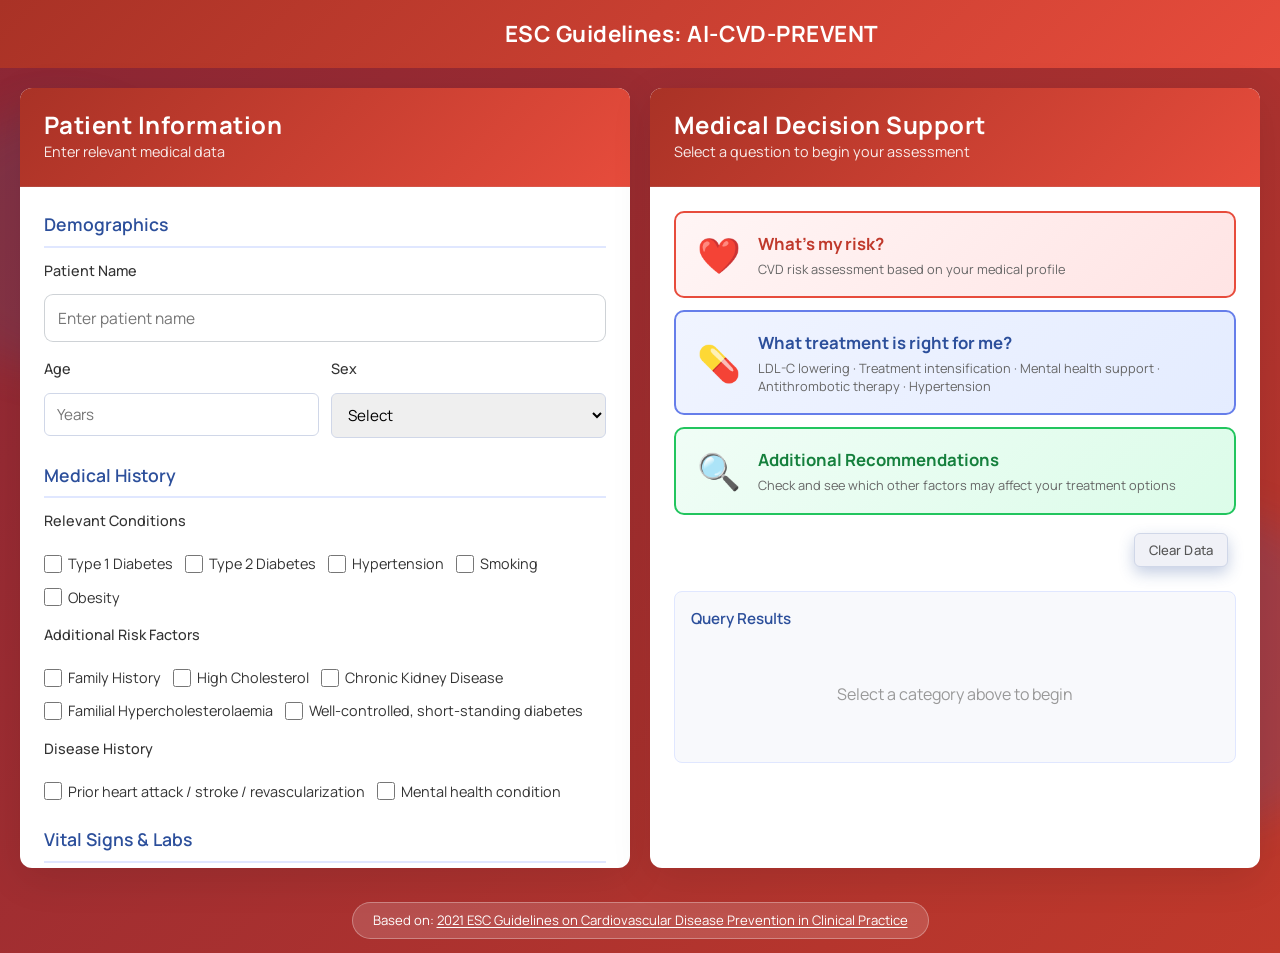
==== Backend/src/main/resources/static/clinical-query.html @ dd20ce03 "Initial commit: COGNICA-ESC-AI-CVD-PREVENT Spring Boot decision support API Includes backend (Java/S" ====
﻿<!DOCTYPE html>
<html lang="en">
<head>
    <meta charset="UTF-8">
    <meta name="viewport" content="width=device-width, initial-scale=1.0">
    <meta http-equiv="Cache-Control" content="no-cache, no-store, must-revalidate">
    <meta http-equiv="Pragma" content="no-cache">
    <meta http-equiv="Expires" content="0">
    <title>Medical Query Assistant</title>
    <link rel="stylesheet" href="style.css">
    <style>
        * {
            margin: 0;
            padding: 0;
            box-sizing: border-box;
        }

        body {
            font-family: "Manrope", "Segoe UI", Tahoma, sans-serif;
            background: linear-gradient(135deg, #8b2635 0%, #c0392b 100%);
            min-height: 100vh;
            padding: 0;
            margin: 0;
        }

        .container {
            max-width: 1600px;
            margin: 0 auto;
            height: calc(100vh - 80px);
            display: grid;
            grid-template-columns: 1fr 1fr;
            gap: 20px;
            padding: 20px;
        }

        .panel {
            background: white;
            border-radius: 12px;
            box-shadow: 0 10px 40px rgba(0, 0, 0, 0.1);
            display: flex;
            flex-direction: column;
            overflow: hidden;
        }

        .panel-header {
            background: linear-gradient(135deg, #a93226 0%, #e74c3c 100%);
            color: white;
            padding: 24px;
            border-bottom: 1px solid rgba(255, 255, 255, 0.1);
        }

        .panel-header h1 {
            font-size: 1.5rem;
            font-weight: 700;
            margin-bottom: 4px;
            color: white;
            white-space: nowrap;
        }

        .panel-header p {
            font-size: 0.9rem;
            opacity: 0.9;
        }

        .panel-content {
            flex: 1;
            overflow-y: auto;
            padding: 24px;
        }

        /* Patient Information Panel */
        .form-section {
            margin-bottom: 24px;
        }

        .form-section-title {
            font-size: 1.1rem;
            font-weight: 600;
            color: #2c4f9b;
            margin-bottom: 12px;
            padding-bottom: 8px;
            border-bottom: 2px solid #e0e7ff;
        }

        .form-group {
            margin-bottom: 16px;
        }

        .form-group label {
            display: block;
            font-size: 0.9rem;
            font-weight: 500;
            color: #333;
            margin-bottom: 6px;
        }

        .form-group input,
        .form-group select,
        .form-group textarea {
            width: 100%;
            padding: 10px 12px;
            border: 1px solid #d0d7e8;
            border-radius: 6px;
            font-family: "Manrope", "Segoe UI", Tahoma, sans-serif;
            font-size: 0.95rem;
            transition: all 0.2s ease;
        }

        .form-group input:focus,
        .form-group select:focus,
        .form-group textarea:focus {
            outline: none;
            border-color: #667eea;
            box-shadow: 0 0 0 3px rgba(102, 126, 234, 0.1);
        }

        .form-row {
            display: grid;
            grid-template-columns: 1fr 1fr;
            gap: 12px;
        }

        .checkbox-group {
            display: flex;
            flex-wrap: wrap;
            gap: 12px;
            margin-top: 8px;
        }

        .checkbox-item {
            display: flex;
            align-items: center;
            gap: 6px;
        }

        .checkbox-item input[type="checkbox"] {
            width: 18px;
            height: 18px;
            cursor: pointer;
        }

        .checkbox-item label {
            margin: 0;
            cursor: pointer;
            font-weight: 400;
        }

        /* Query Panel */
        .dp-selector {
            margin-bottom: 20px;
            padding: 16px;
            background: #f8f9fc;
            border-radius: 8px;
            border: 1px solid #e0e7ff;
        }

        .dp-selector label {
            font-size: 0.9rem;
            font-weight: 600;
            color: #2c4f9b;
            display: block;
            margin-bottom: 8px;
        }

        .dp-selector select {
            width: 100%;
            padding: 10px 12px;
            border: 1px solid #d0d7e8;
            border-radius: 6px;
            font-family: "Manrope", "Segoe UI", Tahoma, sans-serif;
            font-size: 0.95rem;
        }

        .dp-list {
            margin-bottom: 20px;
        }

        .dp-list-title {
            font-size: 1.1rem;
            font-weight: 600;
            color: #2c4f9b;
            margin-bottom: 12px;
            padding-bottom: 8px;
            border-bottom: 2px solid #e0e7ff;
        }

        .dp-item {
            padding: 12px 14px;
            margin-bottom: 8px;
            background: #f8f9fc;
            border-left: 4px solid #667eea;
            border-radius: 6px;
            cursor: pointer;
            transition: all 0.2s ease;
            border: 1px solid #e0e7ff;
        }

        .dp-item:hover {
            background: #eef0fd;
            transform: translateX(4px);
        }

        .dp-item.selected {
            background: #e0e7ff;
            border-left-color: #764ba2;
            font-weight: 600;
        }

        .dp-item-name {
            font-weight: 600;
            color: #2c4f9b;
            font-size: 0.95rem;
        }

        .dp-item-meta {
            font-size: 0.8rem;
            color: #666;
            margin-top: 4px;
        }

        .query-actions {
            display: flex;
            gap: 12px;
            margin-bottom: 20px;
        }

        .query-actions button {
            flex: 1;
            padding: 12px 16px;
            border: none;
            border-radius: 6px;
            font-weight: 600;
            font-size: 0.95rem;
            cursor: pointer;
            transition: all 0.2s ease;
        }

        .btn-primary {
            background: linear-gradient(135deg, #667eea 0%, #764ba2 100%);
            color: white;
        }

        .btn-primary:hover {
            transform: translateY(-2px);
            box-shadow: 0 8px 16px rgba(102, 126, 234, 0.3);
        }

        .btn-primary:active {
            transform: translateY(0);
        }

        .btn-primary:disabled {
            opacity: 0.5;
            cursor: not-allowed;
        }

        .btn-secondary {
            background: #f0f1f7;
            color: #667eea;
            border: 1px solid #d0d7e8;
        }

        .btn-secondary:hover {
            background: #e8eaf5;
        }

        .results-container {
            padding: 16px;
            background: #f8f9fc;
            border-radius: 8px;
            border: 1px solid #e0e7ff;
            overflow-y: auto;
        }

        /* Category cards */
        .category-cards {
            display: flex;
            flex-direction: column;
            gap: 12px;
            margin-bottom: 16px;
        }

        .category-card {
            padding: 18px 20px;
            border-radius: 10px;
            border: 2px solid transparent;
            cursor: pointer;
            transition: all 0.2s ease;
            display: flex;
            align-items: center;
            gap: 16px;
            user-select: none;
        }

        .category-card:hover {
            transform: translateY(-2px);
            box-shadow: 0 6px 18px rgba(0,0,0,0.1);
        }

        .category-card:active { transform: translateY(0); }

        .category-card.loading {
            opacity: 0.65;
            pointer-events: none;
        }

        .cat-risk {
            background: linear-gradient(135deg, #fff5f5 0%, #ffe4e4 100%);
            border-color: #e74c3c;
        }
        .cat-risk:hover { border-color: #c0392b; }

        .cat-treatment {
            background: linear-gradient(135deg, #f0f4ff 0%, #e4ecff 100%);
            border-color: #667eea;
        }
        .cat-treatment:hover { border-color: #4a5fd6; }

        .cat-unique {
            background: linear-gradient(135deg, #f0fdf6 0%, #dcfce9 100%);
            border-color: #22c55e;
        }
        .cat-unique:hover { border-color: #16a34a; }

        .category-card-icon {
            font-size: 2.2rem;
            min-width: 46px;
            text-align: center;
            line-height: 1;
        }

        .category-card-title {
            font-size: 1.05rem;
            font-weight: 700;
            margin-bottom: 4px;
        }

        .cat-risk .category-card-title  { color: #c0392b; }
        .cat-treatment .category-card-title { color: #2c4f9b; }
        .cat-unique .category-card-title  { color: #15803d; }

        .category-card-desc {
            font-size: 0.8rem;
            color: #666;
            line-height: 1.4;
        }

        .utility-bar {
            display: flex;
            gap: 8px;
            margin-bottom: 16px;
            justify-content: flex-end;
        }

        .btn-utility {
            padding: 7px 14px;
            border: 1px solid #d0d7e8;
            border-radius: 6px;
            background: #f0f1f7;
            color: #555;
            font-size: 0.82rem;
            font-weight: 500;
            cursor: pointer;
            transition: all 0.15s ease;
            font-family: inherit;
        }

        .btn-utility:hover { background: #e8eaf5; color: #333; }
        .btn-utility:disabled { opacity: 0.5; cursor: not-allowed; }

        .results-category-label {
            font-size: 0.8rem;
            font-weight: 600;
            text-transform: uppercase;
            letter-spacing: 0.05em;
            color: #888;
            margin-bottom: 12px;
        }

        .results-title {
            font-weight: 600;
            color: #2c4f9b;
            margin-bottom: 12px;
            font-size: 0.95rem;
        }

        .result-item {
            padding: 12px;
            margin-bottom: 8px;
            background: white;
            border-radius: 6px;
            border-left: 3px solid #667eea;
            font-size: 0.9rem;
        }

        .result-query {
            font-weight: 600;
            color: #2c4f9b;
            margin-bottom: 4px;
        }

        .result-answer {
            font-weight: 500;
            color: #333;
            margin-bottom: 4px;
            padding: 8px 12px;
            border-radius: 4px;
            background: #f0f0f0;
        }

        .result-definitive {
            background: #e9e9e9 !important;
            color: #333 !important;
        }

        .result-maybe {
            background: #fff3cd !important;
            color: #856404 !important;
        }

        .result-item--primary {
            padding: 18px;
            border-left-width: 5px;
        }

        .multi-result-list {
            display: flex;
            flex-wrap: wrap;
            gap: 8px;
            margin-top: 10px;
        }

        .multi-result-pill {
            background: #e8f0fe;
            color: #2c4f9b;
            border-radius: 16px;
            padding: 5px 14px;
            font-size: 0.88rem;
            font-weight: 600;
        }

        .multi-result-none {
            color: #888;
            font-style: italic;
            font-size: 0.9rem;
            margin-top: 6px;
        }

        .result-item--primary .result-query {
            font-size: 1rem;
            margin-bottom: 8px;
        }

        .result-item--primary .result-answer {
            font-size: 1.35rem;
            font-weight: 700;
            padding: 12px 16px;
        }

        .dp-item {
            padding: 12px;
            margin-bottom: 8px;
            background: white;
            border-radius: 8px;
            border: 1px solid #e0e7ff;
            cursor: pointer;
            transition: all 0.2s ease;
        }

        .dp-item:hover {
            border-color: #a93226;
            box-shadow: 0 2px 8px rgba(169, 50, 38, 0.1);
        }

        .dp-item.active {
            border-color: #a93226;
            background: #fef2f2;
            box-shadow: 0 2px 8px rgba(169, 50, 38, 0.2);
        }

        .dp-item-name {
            font-weight: 600;
            color: #2c4f9b;
            margin-bottom: 4px;
        }

        .dp-item-meta {
            font-size: 0.85rem;
            color: #666;
        }

        .dp-item-meta div {
            margin-bottom: 2px;
        }
        

        .empty-state {
            text-align: center;
            padding: 40px 20px;
            color: #999;
        }

        .empty-state-icon {
            font-size: 3rem;
            margin-bottom: 12px;
        }

        /* Scrollbar styling */
        ::-webkit-scrollbar {
            width: 8px;
        }

        ::-webkit-scrollbar-track {
            background: #f1f1f1;
        }

        ::-webkit-scrollbar-thumb {
            background: #d0d7e8;
            border-radius: 4px;
        }

        ::-webkit-scrollbar-thumb:hover {
            background: #b0b7c8;
        }

        /* ── Tell-us-more section ── */
        .tell-more { margin-top: 10px; }

        .tell-more-toggle {
            display: flex;
            align-items: center;
            justify-content: space-between;
            width: 100%;
            padding: 7px 12px;
            background: #fffbeb;
            border: 1px solid #f0c040;
            border-radius: 6px;
            color: #856404;
            font-size: 0.82rem;
            font-weight: 600;
            cursor: pointer;
            transition: background 0.15s;
        }
        .tell-more-toggle:hover { background: #fef3c7; }
        .tell-more-toggle.open { border-radius: 6px 6px 0 0; }

        .tell-more-arrow {
            font-size: 0.65rem;
            display: inline-block;
            transition: transform 0.2s;
        }
        .tell-more-toggle.open .tell-more-arrow { transform: rotate(90deg); }

        .tell-more-body {
            padding: 10px 12px;
            background: #fffbeb;
            border: 1px solid #f0c040;
            border-top: none;
            border-radius: 0 0 6px 6px;
        }

        .tell-more-title {
            font-size: 0.82rem;
            font-weight: 600;
            color: #856404;
            margin-bottom: 8px;
        }

        .tell-more-question {
            display: flex;
            align-items: center;
            gap: 8px;
            margin-bottom: 6px;
            font-size: 0.85rem;
        }

        .tell-more-label {
            flex: 1;
            color: #444;
            text-transform: capitalize;
        }

        .tell-more-btns { display: flex; gap: 4px; flex-wrap: wrap; }

        .fact-btn {
            padding: 3px 10px;
            border-radius: 12px;
            border: 1px solid #ccc;
            background: white;
            color: #333;
            font-size: 0.8rem;
            cursor: pointer;
            transition: all 0.15s;
        }
        .fact-btn:hover { filter: brightness(0.93); }

        .fact-btn.active-yes {
            background: #d4edda;
            border-color: #28a745;
            color: #155724;
            font-weight: 600;
        }
        .fact-btn.active-no {
            background: #f8d7da;
            border-color: #dc3545;
            color: #721c24;
            font-weight: 600;
        }
        .fact-btn.active-unknown {
            background: #e9e9e9;
            border-color: #aaa;
            color: #555;
            font-weight: 600;
        }

        .fact-btn-skip { color: #aaa; }

        .fact-btn-link {
            border-color: #667eea;
            color: #2c4f9b;
            font-size: 0.75rem;
            padding: 3px 8px;
        }
        .fact-btn-link:hover { background: #eef0fd; }
        .fact-btn-link:disabled { opacity: 0.7; cursor: not-allowed; }

        .tell-more-rerun {
            margin-top: 10px;
            width: 100%;
            padding: 6px;
            background: #856404;
            color: white;
            border: none;
            border-radius: 6px;
            font-size: 0.85rem;
            font-weight: 600;
            cursor: pointer;
            transition: background 0.15s;
        }
        .tell-more-rerun:hover { background: #6d5103; }
        .tell-more-rerun:disabled { opacity: 0.6; cursor: not-allowed; }

        .error-detail {
            margin-top: 5px;
            padding: 6px 10px;
            background: #fff3cd;
            border-left: 3px solid #f0a500;
            border-radius: 4px;
            font-size: 0.82rem;
            color: #5a4000;
        }
        .unknown-facts-hint {
            margin-top: 4px;
            font-size: 0.8rem;
            color: #777;
        }

        .results-section-label {
            font-size: 0.72rem;
            font-weight: 700;
            text-transform: uppercase;
            letter-spacing: 0.07em;
            color: #aaa;
            margin: 18px 0 10px;
            padding-bottom: 6px;
            border-bottom: 1px solid #e0e7ff;
        }

        .prescreen-panel {
            padding: 18px;
            background: white;
            border-radius: 8px;
            border: 1px solid #e0e7ff;
        }

        .prescreen-title {
            font-size: 0.95rem;
            font-weight: 600;
            color: #2c4f9b;
            margin-bottom: 14px;
        }

        .prescreen-items {
            display: flex;
            flex-direction: column;
            gap: 10px;
            margin-bottom: 18px;
        }

        .prescreen-item {
            display: flex;
            align-items: center;
            gap: 10px;
            cursor: pointer;
            font-size: 0.92rem;
            color: #333;
        }

        .prescreen-item input[type="checkbox"] {
            width: 17px;
            height: 17px;
            cursor: pointer;
            accent-color: #667eea;
        }

        /* ── Solution trace (DP linkage) ── */
        .solution-trace {
            margin-top: 10px;
            padding: 10px 12px;
            background: #f0f4ff;
            border-radius: 6px;
            border: 1px solid #c4cfee;
        }

        .solution-trace-title {
            font-size: 0.78rem;
            font-weight: 700;
            text-transform: uppercase;
            letter-spacing: 0.06em;
            color: #2c4f9b;
            margin-bottom: 8px;
        }

        .trace-step {
            margin-bottom: 4px;
            border-radius: 5px;
            border: 1px solid #d8e0f4;
            background: white;
            overflow: hidden;
        }

        .trace-step-header {
            display: flex;
            align-items: center;
            gap: 8px;
            padding: 7px 10px;
            cursor: pointer;
            user-select: none;
            transition: background 0.15s;
        }

        .trace-step-header:hover { background: #eef1fc; }

        .trace-step-toggle {
            font-size: 0.65rem;
            color: #667eea;
            transition: transform 0.2s;
            min-width: 10px;
        }

        .trace-step.expanded .trace-step-toggle { transform: rotate(90deg); }

        .trace-step-number {
            width: 18px;
            height: 18px;
            border-radius: 50%;
            background: #667eea;
            color: white;
            font-size: 0.68rem;
            font-weight: 700;
            display: flex;
            align-items: center;
            justify-content: center;
            flex-shrink: 0;
        }

        .trace-summary {
            font-size: 0.82rem;
            color: #333;
            flex: 1;
        }

        .trace-summary strong { color: #2c4f9b; }

        .trace-step-content {
            display: none;
            padding: 6px 10px 8px 36px;
            font-size: 0.8rem;
            color: #555;
            border-top: 1px solid #e8ecf8;
            background: #f8f9fe;
        }

        .trace-step.expanded .trace-step-content { display: block; }

        .trace-updated {
            font-size: 0.8rem;
            color: #555;
            margin-top: 4px;
        }

        .result-explanation {
            font-size: 0.85rem;
            color: #444;
            margin-top: 6px;
            line-height: 1.5;
        }

        .result-explanation .factor {
            font-weight: 700;
            color: #2c4f9b;
        }

        @media (max-width: 1024px) {
            .container {
                grid-template-columns: 1fr;
                height: auto;
            }

            .panel {
                min-height: 500px;
            }
        }

        .page-header {
            background: linear-gradient(135deg, #a93226 0%, #e74c3c 100%);
            padding: 22px 40px;
            display: flex;
            justify-content: center;
            align-items: center;
            width: 100%;
            box-sizing: border-box;
        }

        .page-title {
            margin: 0;
            font-size: 1.4rem;
            font-weight: 700;
            letter-spacing: 0.02em;
            color: #ffffff;
            white-space: nowrap;
        }

        .page-footer {
            text-align: center;
            padding: 14px 32px;
            width: 100%;
        }

        .page-footer-box {
            display: inline-block;
            background: rgba(255, 255, 255, 0.15);
            border: 1px solid rgba(255, 255, 255, 0.3);
            border-radius: 20px;
            padding: 8px 20px;
            font-size: 0.82rem;
            color: #fff;
        }

        .page-footer-box a {
            color: #fff;
            text-decoration: underline;
            text-underline-offset: 2px;
        }

        .page-footer-box a:hover {
            opacity: 0.8;
        }
    </style>
</head>
<body>
    <div class="page-header">
        <h1 class="page-title">ESC Guidelines: AI-CVD-PREVENT</h1>
    </div>
    <div class="container">
        <!-- Left Panel: Patient Information -->
        <div class="panel">
            <div class="panel-header">
                <h1>Patient Information</h1>
                <p>Enter relevant medical data</p>
            </div>
            <div class="panel-content">
                <!-- Demographic Section -->
                <div class="form-section">
                    <div class="form-section-title">Demographics</div>
                    
                    <div class="form-group">
                        <label for="patientName">Patient Name</label>
                        <input type="text" id="patientName" placeholder="Enter patient name">
                    </div>

                    <div class="form-row">
                        <div class="form-group">
                            <label for="patientAge">Age</label>
                            <input type="number" id="patientAge" min="0" max="150" placeholder="Years">
                        </div>
                        <div class="form-group">
                            <label for="patientSex">Sex</label>
                            <select id="patientSex">
                                <option value="">Select</option>
                                <option value="male">Male</option>
                                <option value="female">Female</option>
                                <option value="other">Other</option>
                            </select>
                        </div>
                    </div>
                </div>

                <!-- Medical History Section -->
                <div class="form-section">
                    <div class="form-section-title">Medical History</div>

                    <div class="form-group">
                        <label>Relevant Conditions</label>
                        <div class="checkbox-group">
                            <div class="checkbox-item">
                                <input type="checkbox" id="cond-diabetes-t1" value="diabetes_t1">
                                <label for="cond-diabetes-t1">Type 1 Diabetes</label>
                            </div>
                            <div class="checkbox-item">
                                <input type="checkbox" id="cond-diabetes-t2" value="diabetes_t2">
                                <label for="cond-diabetes-t2">Type 2 Diabetes</label>
                            </div>
                            <div class="checkbox-item">
                                <input type="checkbox" id="cond-hypertension" value="hypertension">
                                <label for="cond-hypertension">Hypertension</label>
                            </div>
                            <div class="checkbox-item">
                                <input type="checkbox" id="cond-smoking" value="smoking">
                                <label for="cond-smoking">Smoking</label>
                            </div>
                            <div class="checkbox-item">
                                <input type="checkbox" id="cond-obesity" value="obesity">
                                <label for="cond-obesity">Obesity</label>
                            </div>
                        </div>
                    </div>

                    <div class="form-group">
                        <label>Additional Risk Factors</label>
                        <div class="checkbox-group">
                            <div class="checkbox-item">
                                <input type="checkbox" id="risk-family-history" value="family_history">
                                <label for="risk-family-history">Family History</label>
                            </div>
                            <div class="checkbox-item">
                                <input type="checkbox" id="risk-lipids" value="raised_lipids">
                                <label for="risk-lipids">High Cholesterol</label>
                            </div>
                            <div class="checkbox-item">
                                <input type="checkbox" id="risk-ckd" value="ckd">
                                <label for="risk-ckd">Chronic Kidney Disease</label>
                            </div>
                            <div class="checkbox-item">
                                <input type="checkbox" id="risk-familial-hc" value="familial_hc">
                                <label for="risk-familial-hc">Familial Hypercholesterolaemia</label>
                            </div>
                            <div class="checkbox-item">
                                <input type="checkbox" id="risk-well-controlled-dm" value="well_controlled_dm">
                                <label for="risk-well-controlled-dm">Well-controlled, short-standing diabetes</label>
                            </div>
                        </div>
                    </div>

                    <div class="form-group">
                        <label>Disease History</label>
                        <div class="checkbox-group">
                            <div class="checkbox-item">
                                <input type="checkbox" id="hist-ascvd" value="established_ascvd">
                                <label for="hist-ascvd">Prior heart attack / stroke / revascularization</label>
                            </div>
                            <div class="checkbox-item">
                                <input type="checkbox" id="hist-mental" value="mental_disorder">
                                <label for="hist-mental">Mental health condition</label>
                            </div>
                        </div>
                    </div>
                </div>

                <!-- Vital Signs Section -->
                <div class="form-section">
                    <div class="form-section-title">Vital Signs & Labs</div>

                    <div id="bmi-row" class="form-row">
                        <div class="form-group">
                            <label for="bmi">BMI</label>
                            <input type="number" id="bmi" step="0.1" placeholder="kg/m²">
                        </div>
                    </div>

                    <div id="bp-row">
                        <div id="bp-label" class="form-group" style="margin-bottom:8px;">
                            <label style="color:#2c4f9b;font-size:0.85rem;font-weight:600;" id="bp-section-label">Enter blood pressure to check for hypertension</label>
                        </div>
                        <div class="form-row">
                            <div class="form-group">
                                <label for="bp-systolic">Systolic</label>
                                <input type="number" id="bp-systolic" placeholder="mmHg">
                            </div>
                            <div class="form-group">
                                <label for="bp-diastolic">Diastolic</label>
                                <input type="number" id="bp-diastolic" placeholder="mmHg">
                            </div>
                        </div>
                    </div>
                </div>

                <!-- Clinical Notes Section -->
                <div class="form-section">
                    <div class="form-section-title">Medical Notes</div>

                    <div class="form-group">
                        <label for="clinicalNotes">Additional Information</label>
                        <textarea id="clinicalNotes" placeholder="Use specific medical terms, e.g.: heart failure, HFrEF, CKD, stroke, TIA, atrial fibrillation, ASCVD, coronary stenting, PCI, CABG, ACS, familial hypercholesterolaemia, major depression, peripheral artery disease, target organ damage" rows="4"></textarea>
                    </div>
                </div>
            </div>
        </div>

        <!-- Right Panel: Query Interface -->
        <div class="panel">
            <div class="panel-header">
                <h1>Medical Decision Support</h1>
                <p>Select a question to begin your assessment</p>
            </div>
            <div class="panel-content">
                <!-- Category buttons -->
                <div class="category-cards">
                    <div class="category-card cat-risk" id="catRiskBtn">
                        <div class="category-card-icon">❤️</div>
                        <div>
                            <div class="category-card-title">What's my risk?</div>
                            <div class="category-card-desc">CVD risk assessment based on your medical profile</div>
                        </div>
                    </div>
                    <div class="category-card cat-treatment" id="catTreatmentBtn">
                        <div class="category-card-icon">💊</div>
                        <div>
                            <div class="category-card-title">What treatment is right for me?</div>
                            <div class="category-card-desc">LDL-C lowering · Treatment intensification · Mental health support · Antithrombotic therapy · Hypertension</div>
                        </div>
                    </div>
                    <div class="category-card cat-unique" id="catUniqueBtn">
                        <div class="category-card-icon">🔍</div>
                        <div>
                            <div class="category-card-title">Additional Recommendations</div>
                            <div class="category-card-desc">Check and see which other factors may affect your treatment options</div>
                        </div>
                    </div>
                </div>

                <!-- Utility bar -->
                <div class="utility-bar">
                    <button class="btn-utility" id="clearPatientBtn">Clear Data</button>
                </div>

                <!-- Results Container -->
                <div class="results-container">
                    <div class="results-title" id="resultsTitle">Query Results</div>
                    <div id="resultsContainer">
                        <div class="empty-state">
                            <p>Select a category above to begin</p>
                        </div>
                    </div>
                </div>
            </div>
        </div>
    </div>
    <div class="page-footer">
        <span class="page-footer-box">Based on: <a href="https://www.escardio.org/guidelines/clinical-practice-guidelines/all-esc-practice-guidelines/cvd-prevention-guidelines/" target="_blank">2021 ESC Guidelines on Cardiovascular Disease Prevention in Clinical Practice</a></span>
    </div>

    <script src="app.js"></script>
    <script>
        const apiBase = '/api';
        let allRequests = [];
        let cachedRiskFacts = null; // populated when Risk Level is run; reused by treatment/unique DPs

        // DOM elements
        const catRiskBtnEl       = document.getElementById('catRiskBtn');
        const catTreatmentBtnEl  = document.getElementById('catTreatmentBtn');
        const catUniqueBtnEl     = document.getElementById('catUniqueBtn');
        const clearPatientBtnEl  = document.getElementById('clearPatientBtn');
        const resultsContainerEl = document.getElementById('resultsContainer');
        const resultsTitleEl     = document.getElementById('resultsTitle');

        // Patient form elements
        const patientNameEl = document.getElementById('patientName');
        const patientAgeEl  = document.getElementById('patientAge');
        const patientSexEl  = document.getElementById('patientSex');
        const clinicalNotesEl = document.getElementById('clinicalNotes');
        const conditionCheckboxes = document.querySelectorAll('input[type="checkbox"][id^="cond-"]');

        // ── Category mapping (hardcoded) ─────────────────────────────────────
        const DP_CATEGORY_MAP = {
            'cvd risk assessment':                          'risk',
            'cvd risk estimation method':                   'risk',
            'risk level':                                   'risk',
            'hypertension treatment':                       'treatment',
            'dyslipidaemias in diabetes mellitus':          'treatment',
            'pharmacological ldl-c lowering':               'treatment',
            'ldl-cholesterol treatment intensification':    'treatment',
            'antithrombotic therapy':                       'treatment',
            'mental health support in cvd risk management': 'treatment',
            'diagnosis of hypertension':                    'treatment',
            'lower extremity arterial disease':             'unique',
            'coronary heart disease':                       'unique',
            'diabetes mellitus':                            'unique',
            'diabetes metellus':                            'unique',
            'heart failure':                                'unique',
            'cerebrovascular disease':                      'unique',
        };

        function getDpCategory(name) {
            return DP_CATEGORY_MAP[(name || '').toLowerCase().trim()] || 'unique';
        }

        const CATEGORY_META = {
            risk:      { label: "What's my risk?",                  icon: '❤️' },
            treatment: { label: 'What treatment is right for me?',  icon: '💊' },
            unique:    { label: 'What might make my case unique?',  icon: '🔍' }
        };

        // ── Data loading ─────────────────────────────────────────────────────
        async function loadStoredRequests() {
            try {
                // Always sync from main on load: initializes on first visit,
                // resets all fact values to unknown on every subsequent visit.
                await fetch(`${apiBase}/clinical/import-from-main`, { method: 'POST' });
                const response = await fetch(`${apiBase}/clinical/stored-requests`);
                if (response.ok) {
                    allRequests = await response.json();
                }
            } catch (error) {
                console.error('Error initializing clinical decision problems:', error);
            }
        }

        // ── Category button handlers ─────────────────────────────────────────
        catRiskBtnEl.addEventListener('click',      () => runCategory('risk',      catRiskBtnEl));
        catTreatmentBtnEl.addEventListener('click', () => runCategory('treatment', catTreatmentBtnEl));
        catUniqueBtnEl.addEventListener('click',    () => runCategory('unique',    catUniqueBtnEl));

        async function runCategory(category, buttonEl) {
            const matching = allRequests.filter(r => getDpCategory(r.name) === category);

            const meta = CATEGORY_META[category];
            resultsTitleEl.textContent = meta.icon + ' ' + meta.label;

            if (matching.length === 0) {
                resultsContainerEl.innerHTML = `
                    <div class="empty-state">
                        <p>No decision problems found for this category.<br>
                        The page will auto-import on next reload, or refresh now.</p>
                    </div>`;
                return;
            }

            // "Unique" category: show a pre-screen checkbox list first
            if (category === 'unique') {
                showUniquePrescreen(matching);
                return;
            }

            const patientData = gatherPatientData();

            // For treatment: only show DPs relevant to the patient's conditions
            const toRun = category === 'treatment'
                ? matching.filter(dp => shouldShowTreatmentDp(dp, patientData))
                : matching;

            if (toRun.length === 0) {
                resultsContainerEl.innerHTML = `
                    <div class="empty-state">
                        <p>No specific treatment guidance based on current patient information.<br>
                        Try filling in conditions like Hypertension, Diabetes, or High Cholesterol.</p>
                    </div>`;
                return;
            }

            buttonEl.classList.add('loading');
            resultsContainerEl.innerHTML = toRun.map(dp => {
                const cls = (dp.name || '').toLowerCase().trim() === 'risk level'
                    ? 'result-item result-item--primary' : 'result-item';
                return `<div class="${cls}" id="dp-result-${dp.id}">
                    <div class="result-query">${escapeHtml(dp.name)}</div>
                    <div class="result-answer">⏳ Analyzing…</div>
                </div>`;
            }).join('');

            const settled = await Promise.allSettled(toRun.map(dp => runDp(dp, patientData)));

            // Cache Risk Level result so treatment/unique DPs can resolve CVD risk facts
            if (category === 'risk') {
                const rlIdx = toRun.findIndex(dp => dp.name.toLowerCase().trim() === 'risk level');
                if (rlIdx >= 0 && settled[rlIdx].status === 'fulfilled') {
                    const rlResult = settled[rlIdx].value;
                    if (!rlResult.hasError && rlResult.cognicaPrediction) {
                        cachedRiskFacts = riskPredToFacts(rlResult.cognicaPrediction);
                        try { localStorage.setItem('cognica_risk_facts', JSON.stringify(cachedRiskFacts)); } catch {}
                    }
                }
            }

            resultsContainerEl.innerHTML = '';

            if (category === 'risk') {
                // Show "Risk Level" first, then the rest under a separator
                const riskIdx = toRun.findIndex(dp => dp.name.toLowerCase().trim() === 'risk level');
                if (riskIdx >= 0) {
                    resultsContainerEl.appendChild(buildResultCard(toRun[riskIdx], settled[riskIdx], patientData));
                    const sep = document.createElement('div');
                    sep.className = 'results-section-label';
                    sep.textContent = 'Additional Information';
                    resultsContainerEl.appendChild(sep);
                    settled.forEach((outcome, i) => {
                        if (i !== riskIdx) resultsContainerEl.appendChild(buildResultCard(toRun[i], outcome, patientData));
                    });
                } else {
                    settled.forEach((outcome, i) => resultsContainerEl.appendChild(buildResultCard(toRun[i], outcome, patientData)));
                }
            } else {
                settled.forEach((outcome, i) => resultsContainerEl.appendChild(buildResultCard(toRun[i], outcome, patientData)));
            }

            buttonEl.classList.remove('loading');
            attachTraceHandlers();
            attachTellMoreHandlers();
        }

        // Returns true if a treatment DP is relevant given the patient's current data.
        function shouldShowTreatmentDp(dp, pd) {
            const name = dp.name.toLowerCase().trim();
            const hasHypertension = pd.conditions.includes('hypertension') ||
                (pd.bpSystolic  !== null && pd.bpSystolic  >= 140) ||
                (pd.bpDiastolic !== null && pd.bpDiastolic >= 90);
            const hasDiabetes        = pd.conditions.includes('diabetes_t1') || pd.conditions.includes('diabetes_t2')
                || (pd.notesFlags && (pd.notesFlags.has('diabetes_t2') || pd.notesFlags.has('diabetes_t1') || pd.notesFlags.has('diabetes')));
            const hasHighCholesterol = (pd.riskFactors || []).includes('raised_lipids');
            const hasMental          = (pd.history     || []).includes('mental_disorder');

            const hasASCVD = (pd.history || []).includes('established_ascvd')
                || (pd.notesFlags && pd.notesFlags.has('established_ascvd'));
            if (name === 'antithrombotic therapy')                       return hasASCVD;
            if (name === 'hypertension treatment')                       return hasHypertension;
            if (name === 'diagnosis of hypertension')                    return hasHypertension;
            if (name === 'dyslipidaemias in diabetes mellitus')          return hasDiabetes;
            if (name === 'pharmacological ldl-c lowering')               return false;
            if (name === 'ldl-cholesterol treatment intensification')    return hasHighCholesterol;
            if (name === 'mental health support in cvd risk management') return hasMental;
            return true;
        }

        function showUniquePrescreen(dps) {
            const pd = gatherPatientData();
            const hasDiabetes = pd.conditions.includes('diabetes_t1') || pd.conditions.includes('diabetes_t2')
                || (pd.notesFlags && (pd.notesFlags.has('diabetes_t1') || pd.notesFlags.has('diabetes_t2') || pd.notesFlags.has('diabetes')));

            const items = dps.map(dp => {
                const isDiabetesDp = /^diabetes\s+(mellitus|metellus)$/i.test(dp.name.trim());
                const checked = hasDiabetes && isDiabetesDp ? 'checked' : '';
                return `
                <label class="prescreen-item">
                    <input type="checkbox" class="prescreen-cb" value="${dp.id}" ${checked}>
                    <span>${escapeHtml(dp.name)}</span>
                </label>`;
            }).join('');

            resultsContainerEl.innerHTML = `
                <div class="prescreen-panel">
                    <div class="prescreen-title">Do you have any of the following?</div>
                    <div class="prescreen-items">${items}</div>
                    <button class="btn-primary prescreen-run-btn">Show assessments</button>
                </div>`;

            resultsContainerEl.querySelector('.prescreen-run-btn').addEventListener('click', async function() {
                const selected = Array.from(resultsContainerEl.querySelectorAll('.prescreen-cb:checked'))
                    .map(cb => parseInt(cb.value));
                if (selected.length === 0) return;

                const selectedDps = dps.filter(dp => selected.includes(dp.id));
                this.disabled = true;
                this.textContent = 'Analyzing…';

                const patientData = gatherPatientData();
                const settled = await Promise.allSettled(selectedDps.map(dp => runDp(dp, patientData)));

                resultsContainerEl.innerHTML = '';
                settled.forEach((outcome, i) => resultsContainerEl.appendChild(buildResultCard(selectedDps[i], outcome, patientData)));
                attachTraceHandlers();
                attachTellMoreHandlers();
            });
        }

        async function runSingleDp(dp, patientData, queryOverride) {
            const complementaryOptions = safeParseJson(dp.complementaryOptionsJson, []);
            const policy = dp.policyInCognicaDPCNL || '';
            const query  = queryOverride !== undefined
                ? queryOverride
                : (dp.query || pickByPriority(dp.name, complementaryOptions) || complementaryOptions[0] || '');

            // For each fact in the DP's template, try to evaluate it true/false
            // from the patient form. Facts we can't determine stay unknown.
            const dpFacts = safeParseJson(dp.factsJson, []);
            const facts = dpFacts.length > 0
                ? supplementWithResolvers(evaluateDpFacts(dpFacts, patientData, dp.name), dp.name, patientData)
                : patientDataToFacts(patientData); // fallback for fact-free DPs

            // Trim all fact names — safety net for DB entries with leading/trailing spaces.
            const trimmedFacts = facts.map(f => ({ ...f, fact: (f.fact || '').trim() }));
            const knownFacts = trimmedFacts.filter(f => f.factStatus !== 'unknown');
            console.log(`[DP] "${dp.name}" → sending ${trimmedFacts.length} facts (${knownFacts.length} resolved):`,
                knownFacts.map(f => `${f.fact}=${f.factStatus}`));

            const response = await fetch(`${apiBase}/predict`, {
                method: 'POST',
                headers: { 'Content-Type': 'application/json' },
                body: JSON.stringify({
                    actionType: 'getPrediction',
                    policyInCognicaDPCNL: policy,
                    query: query,
                    complementaryOptions: complementaryOptions,
                    facts: trimmedFacts
                })
            });

            if (!response.ok) {
                const errBody = await response.text().catch(() => '');
                console.error(`[DP] "${dp.name}" HTTP ${response.status}`, errBody);
                console.error(`[DP] "${dp.name}" REQUEST BODY:`, JSON.stringify({
                    actionType: 'getPrediction',
                    policyInCognicaDPCNL: policy,
                    query: query,
                    complementaryOptions: complementaryOptions,
                    facts: trimmedFacts
                }, null, 2));
                throw new Error(`HTTP ${response.status}: ${errBody}`);
            }
            const data = await response.json();
            if (data.hasError) {
                console.warn(`[DP] "${dp.name}" hasError=true, query="${query}", policy snippet="${policy.slice(0,120)}"`);
                console.warn(`[DP] "${dp.name}" full policy:`, policy);
                console.warn(`[DP] "${dp.name}" facts sent:`, JSON.stringify(trimmedFacts));
            }
            return { ...data, evaluatedFacts: trimmedFacts };
        }

        // Runs every complementary option independently and collects all YES results.
        async function runNonComplementaryDp(dp, patientData) {
            const options = safeParseJson(dp.complementaryOptionsJson, []);
            if (options.length === 0) return { isMultiResult: true, yesItems: [] };

            const results = await Promise.allSettled(
                options.map(opt => runSingleDp(dp, patientData, opt))
            );

            const yesItems = [];
            let evaluatedFacts = [];
            results.forEach((outcome, i) => {
                if (outcome.status !== 'fulfilled' || outcome.value.hasError) return;
                if (evaluatedFacts.length === 0 && outcome.value.evaluatedFacts?.length > 0)
                    evaluatedFacts = outcome.value.evaluatedFacts;
                const pred = (outcome.value.cognicaPrediction || '').trim().toUpperCase();
                if (pred.startsWith('YES')) {
                    const key = (options[i] || '').toLowerCase().trim();
                    yesItems.push({
                        key,
                        label:       CONCLUSION_LABELS[key] || options[i].replace(/[-_]/g, ' '),
                        explanation: outcome.value.cognicaSummaryExplanation || '',
                    });
                }
            });

            return { isMultiResult: true, yesItems, evaluatedFacts };
        }

        // For complementary DPs with a priority list, waterfall through options:
        // return the first YES; if none, return the highest-priority MAYBE; if none, the last result.
        // Exploits COGNICA's mutual-exclusivity guarantee — a YES on one option means NO on all others.
        async function runComplementaryDp(dp, patientData) {
            const name     = (dp.name || '').toLowerCase().trim();
            const priority = DP_CONCLUSION_PRIORITY[name];
            const options  = safeParseJson(dp.complementaryOptionsJson, []);
            const normed   = options.map(o => (o || '').toLowerCase().trim().replace(/\s+/g, '_'));

            let firstMaybe = null;
            let lastResult = null;

            for (const query of priority) {
                if (!normed.includes(query)) continue;
                const result = await runSingleDp(dp, patientData, query);
                if (result.hasError) return result;
                lastResult = result;
                const pred = (result.cognicaPrediction || '').trim().toUpperCase();
                if (pred.startsWith('YES'))   return result;
                if (pred.startsWith('MAYBE') && !firstMaybe) firstMaybe = result;
            }

            return firstMaybe || lastResult || runSingleDp(dp, patientData);
        }

        function runDp(dp, patientData) {
            const name = (dp.name || '').toLowerCase().trim();
            if (NON_COMPLEMENTARY_DPS.has(name))   return runNonComplementaryDp(dp, patientData);
            if (DP_CONCLUSION_PRIORITY[name])       return runComplementaryDp(dp, patientData);
            return runSingleDp(dp, patientData);
        }

        function buildResultCard(dp, outcome, patientData) {
            const card = document.createElement('div');
            const isPrimary = (dp.name || '').toLowerCase().trim() === 'risk level';
            card.className = isPrimary ? 'result-item result-item--primary' : 'result-item';
            card.id = `card-${dp.id}`;

            if (outcome.status === 'rejected') {
                card.innerHTML = `
                    <div class="result-query">${escapeHtml(dp.name)}</div>
                    <div class="result-answer">⚠️ Error</div>
                    <div class="result-explanation">${escapeHtml(outcome.reason?.message || 'Unknown error')}</div>`;
                return card;
            }

            const data = outcome.value;

            if (data.isMultiResult) {
                const pills = data.yesItems.length > 0
                    ? data.yesItems.map(it => `
                        <div class="multi-result-list">
                            <span class="multi-result-pill">${escapeHtml(it.label)}</span>
                        </div>
                        ${it.explanation ? `<div class="result-explanation">${formatExplanation(it.explanation)}</div>` : ''}`
                    ).join('')
                    : `<div class="multi-result-none">No specific recommendations based on current patient data.</div>`
                      + buildTellUsMore(dp, data.evaluatedFacts || []);
                const answerLabel = data.yesItems.length > 0 ? 'Recommendations' : 'No Recommendations';
                const answerCls   = data.yesItems.length > 0 ? 'result-definitive' : 'result-maybe';
                card.innerHTML = `
                    <div class="result-query">${escapeHtml(dp.name)}</div>
                    <div class="result-answer ${answerCls}"><strong>${answerLabel}</strong></div>
                    ${pills}`;
                return card;
            }

            if (data.hasError) {
                const evaluatedFacts = data.evaluatedFacts || [];
                const tellMore = buildTellUsMore(dp, evaluatedFacts);
                const errMsg = data.errorMessage
                    ? `<div class="error-detail">${formatExplanation(data.errorMessage)}</div>`
                    : '';
                const unknownCount = evaluatedFacts.filter(f => f.factStatus === 'unknown').length;
                const hint = unknownCount > 0
                    ? `<div class="unknown-facts-hint">${unknownCount} factor${unknownCount > 1 ? 's' : ''} unknown — answer them below to refine the result.</div>`
                    : `<div class="unknown-facts-hint">Try adding more information in the Patient Information panel.</div>`;
                card.innerHTML = `
                    <div class="result-query">${escapeHtml(dp.name)}</div>
                    <div class="result-answer result-maybe">MAYBE</div>
                    ${errMsg}
                    ${hint}
                    ${tellMore}`;
                return card;
            }

            // Normalize prediction: engine may return "MAYBE: Both conclusions..." etc.
            const rawPrediction  = (data.cognicaPrediction || 'UNKNOWN').trim();
            const predUpper      = rawPrediction.toUpperCase();
            const prediction     = predUpper.startsWith('YES')   ? 'YES'
                                 : predUpper.startsWith('NO')    ? 'NO'
                                 : predUpper.startsWith('MAYBE') ? 'MAYBE'
                                 : rawPrediction;
            const explanation    = data.cognicaSummaryExplanation || '';
            const steps          = data.autoResolutionSteps || [];
            const evaluatedFacts = data.evaluatedFacts || [];

            const answerClass = prediction === 'MAYBE' ? 'result-maybe'
                              : prediction !== '' && prediction !== 'UNKNOWN' ? 'result-definitive' : '';

            const tellMore = prediction === 'MAYBE'
                ? buildTellUsMore(dp, evaluatedFacts) : '';

            const concl = extractConclusion(explanation, dp, prediction);
            card.innerHTML = `
                <div class="result-query">${escapeHtml(dp.name)}</div>
                <div class="result-answer ${answerClass}"><strong>${escapeHtml(concl.label)}</strong></div>
                ${explanation ? `<div class="result-explanation">${formatExplanation(explanation)}${concl.priorityNote ? ' ' + escapeHtml(concl.priorityNote) : ''}</div>` : ''}
                ${steps.length > 0 ? buildSolutionTrace(steps) : ''}
                ${tellMore}`;

            return card;
        }

        // Human-readable labels for Cognica conclusion identifiers.
        // Keys are the exact complementaryOptions values lowercased.
        const CONCLUSION_LABELS = {
            // ── Risk Level ───────────────────────────────────────────────────
            'very_high_risk':       'Very High Risk',
            'high_risk':            'High Risk',
            'moderate_risk':        'Moderate Risk',
            'low_to_high_risk':     'Low to High Risk',
            'low_to_very_high_risk':'Low to Very High Risk',
            // ── CVD Risk Assessment ──────────────────────────────────────────
            'perform_systematic_cvd_risk_assessment':        'Perform Systematic CVD Risk Assessment',
            'do_not_perform_systematic_cvd_risk_assessment': 'No CVD Risk Assessment Needed',
            // ── CVD Risk Estimation Method ───────────────────────────────────
            'use_score2':                  'Use SCORE2',
            'use_score2_op':               'Use SCORE2-OP',
            'no_risk_estimation_required': 'No Risk Estimation Required',
            // ── Dyslipidaemias in diabetes mellitus ──────────────────────────
            'ldl_reduction_gte_50_percent_and_ldl_goal_gt_1_4_mmol_l': 'LDL ≥50% reduction + target <1.4 mmol/L',
            'ldl_reduction_gte_50_percent_and_ldl_goal_gt_1_8_mmol_l': 'LDL ≥50% reduction + target <1.8 mmol/L',
            // legacy keys kept for backward compatibility
            'ldl_target_very_high_risk': 'LDL ≥50% reduction + target <1.4 mmol/L',
            'ldl_target_high_risk':      'LDL ≥50% reduction + target <1.8 mmol/L',
            // ── LDL-Cholesterol Treatment Intensification ────────────────────
            'use_stepwise_ldl_treatment': 'Use Stepwise LDL Treatment',
            'no_stepwise_ldl_treatment':  'No Stepwise LDL Treatment',
            // ── Pharmacological LDL-C Lowering ───────────────────────────────
            'prescribe_high_intensity_statin': 'High-Intensity Statin',
            'prescribe_low_intensity_statin':  'Low-Intensity Statin',
            'do_not_prescribe_statin':         'No Statin Indicated',
            'add_ezetimibe':                   'Add Ezetimibe',
            'add_pcsk9_inhibitor':             'Add PCSK9 Inhibitor',
            // ── Antithrombotic Therapy ───────────────────────────────────────
            'aspirin':                  'Aspirin',
            'clopidogrel':              'Clopidogrel',
            'proton_pump_inhibitor':    'Proton Pump Inhibitor',
            // ── Cerebrovascular Disease ──────────────────────────────────────
            'lifestyle_improvement':                  'Lifestyle Improvement',
            'appropriate_pharmacological_management': 'Appropriate Pharmacological Management',
            'antiplatelet_therapy':                   'Antiplatelet Therapy',
            'anticoagulant_therapy':                  'Anticoagulant Therapy',
            'dipyridamole':                           'Dipyridamole',
            'bp_lowering':                            'BP Lowering',
            // ── Coronary Heart Disease ───────────────────────────────────────
            'p2y12_inhibitor':      'P2Y12 Inhibitor',
            'ace_inhibitor_or_arb': 'ACE Inhibitor / ARB',
            'beta_blocker':         'Beta Blocker',
            // ── Heart Failure ────────────────────────────────────────────────
            'comprehensive_cardiac_rehabilitation_programme': 'Comprehensive Cardiac Rehabilitation',
            'exercise_based_cardiac_rehabilitation':          'Exercise-Based Cardiac Rehabilitation',
            'screen_for_comorbidities':                       'Screen for Comorbidities',
            'ace_inhibitor':                        'ACE Inhibitor',
            'mineralocorticoid_receptor_antagonist':'Mineralocorticoid Receptor Antagonist',
            'sacubitril_valsartan':                 'Sacubitril/Valsartan',
            'angiotensin_receptor_blocker':         'Angiotensin Receptor Blocker',
            'dapagliflozin':                        'Dapagliflozin',
            'empagliflozin':                        'Empagliflozin',
            'diuretics':                            'Diuretics',
            // ── Hypertension Treatment ───────────────────────────────────────
            'perform_repeated_office_bp_measurements': 'Repeated Office BP Measurements',
            'perform_abpm_or_hbpm':                    'ABPM or HBPM',
            'measure_serum_creatinine':                'Measure Serum Creatinine',
            'measure_egfr':                            'Measure eGFR',
            'measure_electrolytes':                    'Measure Electrolytes',
            'measure_acr':                             'Measure ACR',
            'perform_12_lead_ecg':                     '12-Lead ECG',
            'perform_echocardiography':                'Echocardiography',
            'perform_fundoscopy_or_retinal_imaging':   'Fundoscopy / Retinal Imaging',
            'initiate_drug_treatment':                 'Initiate Drug Treatment',
            'lifestyle_interventions':                 'Lifestyle Interventions',
            'initiate_two_drug_combination':           'Two-Drug Combination',
            'ras_blocker_plus_ccb':                    'RAS Blocker + CCB',
            'ras_blocker_plus_diuretic':               'RAS Blocker + Diuretic',
            'increase_to_three_drug_combination':      'Three-Drug Combination',
            'add_spironolactone':                      'Add Spironolactone',
            'add_alternative_fourth_line_agent':       'Fourth-Line Agent',
            // ── Lower Extremity Arterial Disease ─────────────────────────────
            'smoking_cessation':                    'Smoking Cessation',
            'healthy_diet':                         'Healthy Diet',
            'physical_activity':                    'Physical Activity',
            'healthy_diet_and_physical_activity':   'Healthy Diet & Physical Activity',
            'non-supervised_exercise_training':     'Non-Supervised Exercise Training',
            'non_supervised_exercise_training':     'Non-Supervised Exercise Training',
            'supervised_exercise_training':         'Supervised Exercise Training',
            'strict_glycaemic_control':             'Strict Glycaemic Control',
            'control_bp':                           'Control BP',
            'control_bp_lead':                      'Control BP',
            // ── Mental Health Support ────────────────────────────────────────
            'provide_intensified_support':             'Provide Intensified Support',
            'provide_evidence_based_mental_healthcare':'Provide Evidence-Based Mental Healthcare',
            'use_ssri_snri_tca':                       'SSRI / SNRI / TCA',
            // ── Diabetes Mellitus ────────────────────────────────────────────
            'low_saturated_fat_high_fibre_diet': 'Low Saturated Fat / High Fibre Diet',
            'aerobic_physical_activity':         'Aerobic Physical Activity',
            'strength_training':                 'Strength Training',
            'reduction_in_energy_intake':        'Reduction in Energy Intake',
            'hba1c_target_lt_7_percent':         'HbA1c Target <7%',
            'hba1c_target_<7_percent':           'HbA1c Target <7%',
            'metformin_first_line_therapy':      'Metformin First-Line Therapy',
            'glp1_receptor_agonist':             'GLP-1 Receptor Agonist',
            'sglt2_inhibitor':                   'SGLT2 Inhibitor',
        };

        // When Cognica returns MAYBE (two conclusions equally supported), pick the higher-priority one.
        // Also used to select the initial query for multi-option DPs.
        // Keys must match dp.name lowercased; values are ordered highest → lowest priority.
        const DP_CONCLUSION_PRIORITY = {
            'risk level': [
                'very_high_risk',
                'high_risk',
                'moderate_risk',
                'low_to_high_risk',
                'low_to_very_high_risk',
            ],
            // cvd risk estimation method: resolved by given-fact detection, not priority
            'dyslipidaemias in diabetes mellitus': [
                'ldl_reduction_gte_50_percent_and_ldl_goal_gt_1_4_mmol_l',
                'ldl_reduction_gte_50_percent_and_ldl_goal_gt_1_8_mmol_l',
            ],
            'pharmacological ldl-c lowering': [
                'prescribe_high_intensity_statin',
                'prescribe_low_intensity_statin',
                'do_not_prescribe_statin',
            ],
            'lower extremity arterial disease': [
                'healthy_diet_and_physical_activity',
                'antiplatelet_therapy',
                'smoking_cessation',
                'supervised_exercise_training',
                'non-supervised_exercise_training',
                'control_bp',
                'strict_glycaemic_control',
            ],
        };

        // DPs where ALL options are independent recommendations (run every option, show all YES results).
        const NON_COMPLEMENTARY_DPS = new Set([
            'lower extremity arterial disease',
            'heart failure',
            'mental health support in cvd risk management',
            'coronary heart disease',
            'antithrombotic therapy',
            'cerebrovascular disease',
            'diabetes metellus',
            'diabetes mellitus',
            'hypertension treatment',
        ]);

        function pickByPriority(dpName, candidates) {
            const priority = DP_CONCLUSION_PRIORITY[(dpName || '').toLowerCase().trim()];
            if (!priority) return null;
            const normed = (candidates || []).map(c => (c || '').toLowerCase().trim().replace(/\s+/g, '_'));
            for (const p of priority) {
                if (normed.includes(p)) return p;
            }
            return null;
        }

        // Fact names that represent the same concept — keep only the first seen per group.
        const FACT_ALIAS_GROUPS = [
            ['type_1_diabetes_mellitus', 'type 1 dm', 'type_1_dm'],
            ['type_2_diabetes_mellitus', 'type 2 dm', 'type_2_dm'],
        ];

        function canonicalFactName(name) {
            const n = (name || '').toLowerCase().trim().replace(/_/g, ' ');
            for (const group of FACT_ALIAS_GROUPS) {
                if (group.some(a => a.replace(/_/g, ' ') === n)) return group[0].replace(/_/g, ' ');
            }
            return n;
        }

        // Shows only unknown facts (true = already known, false = not relevant to ask about).
        // Deduplicates aliased fact names (e.g. "type 1 DM" and "type_1_diabetes_mellitus").
        function buildTellUsMore(dp, evaluatedFacts) {
            const seen = new Set();
            const display = (evaluatedFacts || []).filter(f => {
                if (f.factStatus !== 'unknown') return false;
                const canon = canonicalFactName(f.fact);
                if (seen.has(canon)) return false;
                seen.add(canon);
                return true;
            });
            if (display.length === 0) return '';

            const questions = display.map(f => {
                const linked = findLinkedDp(f.fact, dp.name);
                const linkedBtn = linked
                    ? `<button class="fact-btn fact-btn-link" data-linked-dp-id="${linked.dp.id}" data-query-fact="${escapeHtml(f.fact)}">${linked.label} ↗</button>`
                    : '';
                return `
                    <div class="tell-more-question" data-fact="${escapeHtml(f.fact)}">
                        <span class="tell-more-label">${escapeHtml(f.fact.replace(/_/g, ' '))}</span>
                        <div class="tell-more-btns">
                            ${linkedBtn}
                            <button class="fact-btn" data-value="true">Yes</button>
                            <button class="fact-btn" data-value="false">No</button>
                            <button class="fact-btn fact-btn-skip" data-value="unknown" title="Keep unknown">?</button>
                        </div>
                    </div>`;
            }).join('');

            return `
                <div class="tell-more">
                    <button class="tell-more-toggle">
                        Tell us more so we can refine the answer further
                        <span class="tell-more-arrow">▶</span>
                    </button>
                    <div class="tell-more-body" hidden>
                        <div class="tell-more-title">Which of these apply to this patient?</div>
                        ${questions}
                        <button class="tell-more-rerun" data-dp-id="${dp.id}">Update answer</button>
                    </div>
                </div>`;
        }

        // ── Patient data persistence (localStorage) ──────────────────────────
        const PATIENT_STORAGE_KEY = 'cognica_patient_data';

        function savePatientToStorage() {
            const data = {
                name:        patientNameEl.value,
                age:         patientAgeEl.value,
                sex:         patientSexEl.value,
                notes:       clinicalNotesEl.value,
                bmi:         document.getElementById('bmi').value,
                bpSys:       document.getElementById('bp-systolic').value,
                bpDia:       document.getElementById('bp-diastolic').value,
                conditions:  Array.from(conditionCheckboxes)
                                 .filter(cb => cb.checked).map(cb => cb.value),
                riskFactors: Array.from(document.querySelectorAll('input[type="checkbox"][id^="risk-"]'))
                                 .filter(cb => cb.checked).map(cb => cb.value),
                history:     Array.from(document.querySelectorAll('input[type="checkbox"][id^="hist-"]'))
                                 .filter(cb => cb.checked).map(cb => cb.value),
            };
            try { localStorage.setItem(PATIENT_STORAGE_KEY, JSON.stringify(data)); } catch {}
        }

        function restorePatientFromStorage() {
            try {
                const savedRisk = localStorage.getItem('cognica_risk_facts');
                if (savedRisk) cachedRiskFacts = JSON.parse(savedRisk);
            } catch {}
            try {
                const raw = localStorage.getItem(PATIENT_STORAGE_KEY);
                if (!raw) return;
                const data = JSON.parse(raw);
                patientNameEl.value   = data.name  || '';
                patientAgeEl.value    = data.age   || '';
                patientSexEl.value    = data.sex   || '';
                clinicalNotesEl.value = data.notes || '';
                document.getElementById('bmi').value          = data.bmi   || '';
                document.getElementById('bp-systolic').value  = data.bpSys || '';
                document.getElementById('bp-diastolic').value = data.bpDia || '';
                conditionCheckboxes.forEach(cb => {
                    cb.checked = (data.conditions  || []).includes(cb.value);
                });
                document.querySelectorAll('input[type="checkbox"][id^="risk-"]').forEach(cb => {
                    cb.checked = (data.riskFactors || []).includes(cb.value);
                });
                document.querySelectorAll('input[type="checkbox"][id^="hist-"]').forEach(cb => {
                    cb.checked = (data.history     || []).includes(cb.value);
                });
                syncBmiRow();
                syncBpLabel();
            } catch {}
        }

        // ── Utility button handlers ──────────────────────────────────────────
        clearPatientBtnEl.addEventListener('click', () => {
            patientNameEl.value = '';
            patientAgeEl.value  = '';
            patientSexEl.value  = '';
            clinicalNotesEl.value = '';
            conditionCheckboxes.forEach(cb => { cb.checked = false; });
            document.querySelectorAll('input[type="checkbox"][id^="risk-"]').forEach(cb => { cb.checked = false; });
            document.querySelectorAll('input[type="checkbox"][id^="hist-"]').forEach(cb => { cb.checked = false; });
            ['bmi','bp-systolic','bp-diastolic'].forEach(id => {
                const el = document.getElementById(id);
                if (el) el.value = '';
            });
            try { localStorage.removeItem(PATIENT_STORAGE_KEY); } catch {}
            try { localStorage.removeItem('cognica_risk_facts'); } catch {}
            cachedRiskFacts = null;
            resultsTitleEl.textContent = 'Query Results';
            resultsContainerEl.innerHTML = `<div class="empty-state"><p>Select a category above to begin</p></div>`;
            syncBmiRow();
            syncBpLabel();
        });

        // ── Notes keyword scanner ────────────────────────────────────────────
        // Returns a Set of detected medical flags. Only adds positives;
        // missing keyword ≠ absent condition, so callers return null (unknown),
        // not false, when a flag is absent.
        function parseNotesFlags(notes) {
            const flags = new Set();
            const t = (notes || '').toLowerCase();

            if (/heart\s+failure/.test(t))                                    flags.add('heart_failure');
            if (/hfref/.test(t))                                              flags.add('symptomatic_hfref');
            if (/myocardial\s+infarct|heart\s+attack/.test(t))               flags.add('previous_myocardial_infarction');
            if (/\bstroke\b/.test(t))                                         flags.add('stroke');
            if (/\btia\b|transient\s+isch/.test(t))                          flags.add('tia');
            if (/chronic\s+kidney\s+disease|\bckd\b/.test(t))                flags.add('ckd');
            if (/peripheral\s+artery\s+disease|\bpad\b|\bclaudicat/.test(t)) flags.add('lead');
            if (/atrial\s+fibril/.test(t))                                    flags.add('atrial_fibrillation');
            if (/major\s+depression/.test(t))                                 flags.add('major_depression');
            if (/coronary\s+stent|\bpci\b|\bcabg\b|bypass\s+graft/.test(t)) flags.add('coronary_stenting');
            if (/acute\s+coronary|\bacs\b/.test(t))                          flags.add('acute_coronary_syndrome');
            if (/chronic\s+coronary/.test(t))                                 flags.add('chronic_coronary_syndrome');
            if (/familial\s+hyperchol/.test(t))                               flags.add('familial_hypercholesterolaemia');
            if (/\bascvd\b/.test(t))                                          flags.add('established_ascvd');
            if (/severe\s+(?:target\s+organ\s+damage|tod)/.test(t))          flags.add('severe_tod');
            if (/target\s+organ\s+damage|\btod\b/.test(t))                   flags.add('tod');
            if (/markedly\s+elevated\s+cholesterol|high\s+cholesterol|elevated\s+cholesterol|hypercholesterol/.test(t))
                                                                              flags.add('markedly_elevated_cholesterol');
            if (/\btype\s*2\s*(diabetes|dm)\b|\bt2\s*dm\b|\bt2dm\b/.test(t)) flags.add('diabetes_t2');
            if (/\btype\s*1\s*(diabetes|dm)\b|\bt1\s*dm\b|\bt1dm\b/.test(t)) flags.add('diabetes_t1');
            if (/\bdiabetes(?:\s+mellitus)?\b/.test(t))                       flags.add('diabetes');

            // CKD severity
            if (/severe\s+ckd|stage\s*[45]\s*ckd|ckd\s+(?:stage\s+)?[45]/.test(t)) flags.add('severe_ckd');
            else if (/moderate\s+ckd|stage\s*[23]\s*ckd|ckd\s+(?:stage\s+)?[23]/.test(t)) flags.add('moderate_ckd');

            // Vascular history details
            if (/claudicat/.test(t))                                                flags.add('intermittent_claudication');
            if (/cardioembolic\s+stroke|embolic\s+stroke/.test(t))                 flags.add('cardioembolic_stroke');
            if (/cardioembolic\s+tia|embolic\s+tia/.test(t))                       flags.add('cardioembolic_tia');
            if (/non[- ]cardioembolic\s+(?:ischaemic\s+)?stroke/.test(t))          flags.add('non_cardioembolic_ischaemic_stroke');
            if (/non[- ]cardioembolic\s+tia/.test(t))                              flags.add('non_cardioembolic_tia');
            if (/coronary\s+(?:artery\s+)?revasculari/.test(t))                    flags.add('coronary_revascularization');

            // Cardiac function
            if (/lv\s+dysfunction|left\s+ventricular\s+dysfunction|lvsd/.test(t))  flags.add('lv_dysfunction');
            if (/systolic\s+(?:heart\s+failure|hf)\b/.test(t))                     flags.add('systolic_heart_failure');
            if (/\blvef\s*<?=?\s*40|ejection\s+fraction\s*<?=?\s*40|ef\s*<?=?\s*40/.test(t)) flags.add('lvef_lt40_percent');

            // Bleeding risk
            if (/excessive\s+bleed|major\s+bleed(?!.*life)/.test(t))               flags.add('excessive_bleeding_risk');
            if (/life[\s-]threatening\s+bleed/.test(t))                             flags.add('life_threatening_bleeding');
            if (/gi\s+bleed|gastrointestinal\s+bleed/.test(t))                     flags.add('high_gastrointestinal_bleeding_risk');

            // Current medications / therapy
            if (/\baspirin\s+intoleran/.test(t))                                    flags.add('aspirin_intolerance');
            if (/\bantiplatelet/.test(t))                                            flags.add('antiplatelet_therapy');
            if (/\bace\s+inhibitor|\bacei\b/.test(t))                               flags.add('ace_inhibitor');
            if (/\barb\b|angiotensin\s+receptor\s+blocker/.test(t))                flags.add('arb');
            if (/statin.*max(?:imum)?\s+tolerat|max(?:imum)?\s+tolerat.*statin/.test(t)) flags.add('statin_max_tolerated');
            if (/\bezetimibe/.test(t))                                               flags.add('ezetimibe_used');

            // LDL / lipid targets
            if (/ldl[- ]c?\s+(?:target|goal).*not\s+(?:achiev|met)|not\s+(?:achiev|met).*ldl/.test(t)) flags.add('ldl_goal_not_achieved');
            if (/hypertriglycerid/.test(t))                                         flags.add('hypertriglyceridaemia');

            // Pregnancy / contraception
            if (/pregnan/.test(t))                                                  flags.add('considering_pregnancy');
            if (/contraception/.test(t))                                            flags.add('adequate_contraception');

            // Renal specifics
            if (/\bdialysis/.test(t))                                               flags.add('dialysis_dependent_ckd');
            if (/adequate\s+renal|normal\s+renal\s+function/.test(t))              flags.add('adequate_renal_function');
            if (/significant\s+renal\s+impairment/.test(t))                        flags.add('significant_renal_impairment');
            if (/drug\s+interaction/.test(t))                                       flags.add('potential_drug_interactions');

            // Hypertension specifics
            if (/ecg\s+abnormal|abnormal\s+ecg|ecg\s+change/.test(t))             flags.add('ecg_abnormalities');
            if (/hmod|hypertension[- ]mediated\s+organ/.test(t))                   flags.add('hmod');
            if (/uncontrolled.*(?:two|2|dual)[- ]drug|(?:two|2|dual)[- ]drug.*uncontrolled/.test(t)) flags.add('bp_uncontrolled_two_drugs');
            if (/uncontrolled.*(?:three|3|triple)[- ]drug|(?:three|3|triple)[- ]drug.*uncontrolled/.test(t)) flags.add('bp_uncontrolled_three_drugs');
            if (/\bfrail/.test(t))                                                  flags.add('frail');

            // Genetics / risk modifiers
            if (/genetic.*blood\s+pressure|hereditary.*hyperten|monogenic.*hyperten/.test(t)) flags.add('genetic_bp_disorder');
            if (/additional.*(?:ascvd|cvd)\s+risk\s+factor/.test(t))               flags.add('additional_ascvd_risk_factors');

            return flags;
        }

        // ── Patient data helpers ─────────────────────────────────────────────
        function gatherPatientData() {
            const conditions = [];
            conditionCheckboxes.forEach(cb => { if (cb.checked) conditions.push(cb.value); });

            const riskFactors = [];
            document.querySelectorAll('input[type="checkbox"][id^="risk-"]').forEach(cb => {
                if (cb.checked) riskFactors.push(cb.value);
            });

            const history = [];
            document.querySelectorAll('input[type="checkbox"][id^="hist-"]').forEach(cb => {
                if (cb.checked) history.push(cb.value);
            });

            const notes = clinicalNotesEl.value;
            return {
                name:        patientNameEl.value,
                age:         patientAgeEl.value   ? parseInt(patientAgeEl.value)    : null,
                sex:         patientSexEl.value,
                conditions:  conditions,
                riskFactors: riskFactors,
                history:     history,
                notes:       notes,
                notesFlags:  parseNotesFlags(notes),
                bmi:         document.getElementById('bmi').value         ? parseFloat(document.getElementById('bmi').value)         : null,
                bpSystolic:  document.getElementById('bp-systolic').value  ? parseInt(document.getElementById('bp-systolic').value)  : null,
                bpDiastolic: document.getElementById('bp-diastolic').value ? parseInt(document.getElementById('bp-diastolic').value) : null,
                derivedFacts: cachedRiskFacts || undefined
            };
        }

        // ── DP-linkage: facts that can be auto-answered by running another DP ──
        // Exact fact name (lowercase) → which DP can answer it.
        // Keys must match the trimmed, lowercased fact names from the DB exactly.
        const FACT_DP_LINKER = {
            // Heart Failure DP
            'heart_failure':          { dpName: 'heart failure',             label: 'Check Heart Failure' },
            'lv_dysfunction':         { dpName: 'heart failure',             label: 'Check Heart Failure' },
            'systolic_heart_failure': { dpName: 'heart failure',             label: 'Check Heart Failure' },
            'hfref':                  { dpName: 'heart failure',             label: 'Check Heart Failure' },
            // Diagnosis of Hypertension DP
            'hypertension':           { dpName: 'diagnosis of hypertension', label: 'Check BP Diagnosis' },
            'arterial_hypertension':  { dpName: 'diagnosis of hypertension', label: 'Check BP Diagnosis' },
            'bp≥140/90':              { dpName: 'diagnosis of hypertension', label: 'Check BP Diagnosis' },
            // Diabetes Mellitus DP
            'diabetes_mellitus':      { dpName: 'diabetes mellitus',         label: 'Check Diabetes' },
            // Risk Level DP
            'very_high_risk':         { dpName: 'risk level',                label: 'Check Risk Level' },
            'high_risk':              { dpName: 'risk level',                label: 'Check Risk Level' },
            'very_high_cvd_risk':     { dpName: 'risk level',                label: 'Check Risk Level' },
            'high_cvd_risk':          { dpName: 'risk level',                label: 'Check Risk Level' },
            'low_cvd_risk':           { dpName: 'risk level',                label: 'Check Risk Level' },
            'low/med_cvd_risk':       { dpName: 'risk level',                label: 'Check Risk Level' },
        };

        // Parent DP name → explicit list of linked dpNames that are allowed to show buttons.
        // If a parent is not listed here, all links from FACT_DP_LINKER are allowed.
        const DP_LINK_WHITELIST = {
            'coronary heart disease': ['heart failure'],
        };

        function findLinkedDp(factName, parentDpName) {
            const key       = (factName    || '').toLowerCase().trim().replace(/\s+/g, '_');
            const parentKey = (parentDpName|| '').toLowerCase().trim();
            const rule = FACT_DP_LINKER[key];
            if (!rule) return null;
            if (rule.dpName === parentKey) return null;
            const allowed = DP_LINK_WHITELIST[parentKey];
            if (allowed !== undefined && !allowed.includes(rule.dpName)) return null;
            const dp = allRequests.find(r => r.name.toLowerCase() === rule.dpName);
            return dp ? { dp, label: rule.label } : null;
        }

        // ── Explicit DP → fact → evaluator lookup table ──────────────────────
        // Keys are lowercase-trimmed. Add new DPs/facts here as they are specified.
        // Evaluators return true, false, or null (= not enough data).
        const DP_FACT_RESOLVERS = (() => {
            // ── Shared helpers ───────────────────────────────────────────────
            const age = pd => pd.age;
            const sex = pd => pd.sex;

            // Returns true if notes mention this flag; null if not (absence ≠ false)
            const fromNotes = key => pd => (pd.notesFlags && pd.notesFlags.has(key)) ? true : null;

            const hasT1Diabetes   = pd => pd.conditions.includes('diabetes_t1') || fromNotes('diabetes_t1')(pd) === true;
            const hasT2Diabetes   = pd => pd.conditions.includes('diabetes_t2') || fromNotes('diabetes_t2')(pd) === true;
            const hasDiabetes     = pd => hasT1Diabetes(pd) || hasT2Diabetes(pd) || fromNotes('diabetes')(pd) === true;
            const hasSmoking      = pd => pd.conditions.includes('smoking');
            const hasObesity      = pd => pd.conditions.includes('obesity') || (pd.bmi !== null && pd.bmi >= 30);
            const hasFamilyHx        = pd => (pd.riskFactors || []).includes('family_history');
            const hasRaisedLipids    = pd => (pd.riskFactors || []).includes('raised_lipids');
            const hasWellControlledDM = pd => (pd.riskFactors || []).includes('well_controlled_dm');

            // Hypertension: checkbox OR BP ≥ 140/90
            const hasHypertension = pd => {
                if (pd.conditions.includes('hypertension')) return true;
                if (pd.bpSystolic  !== null && pd.bpSystolic  >= 140) return true;
                if (pd.bpDiastolic !== null && pd.bpDiastolic >= 90)  return true;
                return false;
            };

            // Returns 0 (none), 1, 2, 3 (grade), or -1 (has HTN but no BP for grading)
            const htGradeNum = pd => {
                const sys = pd.bpSystolic, dia = pd.bpDiastolic;
                if (sys !== null || dia !== null) {
                    if ((sys !== null && sys >= 180) || (dia !== null && dia >= 110)) return 3;
                    if ((sys !== null && sys >= 160) || (dia !== null && dia >= 100)) return 2;
                    if ((sys !== null && sys >= 140) || (dia !== null && dia >= 90))  return 1;
                    return 0;
                }
                return pd.conditions.includes('hypertension') ? -1 : 0;
            };
            // Grade fact: true only for that grade; null if grade is unknown
            const htGrade = n => pd => { const g = htGradeNum(pd); return g === -1 ? null : g === n; };

            // Sex + age combos
            const maleUnder   = n => pd => !sex(pd) ? null : sex(pd) !== 'male'   ? false : age(pd) === null ? null : age(pd) < n;
            const femaleUnder = n => pd => !sex(pd) ? null : sex(pd) !== 'female' ? false : age(pd) === null ? null : age(pd) < n;

            // Age comparisons
            const ageUnder   = n      => pd => age(pd) === null ? null : age(pd) <  n;
            const ageOver    = n      => pd => age(pd) === null ? null : age(pd) >  n;
            const ageAtLeast = n      => pd => age(pd) === null ? null : age(pd) >= n;
            const ageBetween = (lo,hi) => pd => age(pd) === null ? null : age(pd) >= lo && age(pd) <= hi;

            const hasASCVD       = pd => (pd.history || []).includes('established_ascvd') || fromNotes('established_ascvd')(pd) === true;
            const hasMental      = pd => (pd.history || []).includes('mental_disorder');
            const hasCKD         = pd => (pd.riskFactors || []).includes('ckd')         || fromNotes('ckd')(pd) === true;
            const hasFamilialHC  = pd => (pd.riskFactors || []).includes('familial_hc') || fromNotes('familial_hypercholesterolaemia')(pd) === true;

            // No known CV risk factors: true only when every relevant checkbox is unchecked
            const noKnownCVRisk = pd =>
                pd.conditions.length === 0 && (pd.riskFactors || []).length === 0 && !(pd.history || []).includes('established_ascvd');

            return {
                // ── CVD Risk Assessment ──────────────────────────────────────
                'cvd risk assessment': {
                    'male_under_40':              maleUnder(40),
                    'female_under_50':            femaleUnder(50),
                    'diabetes_mellitus':          hasDiabetes,
                    'type_1_diabetes_mellitus':   hasT1Diabetes,
                    'type_2_diabetes_mellitus':   hasT2Diabetes,
                    'arterial_hypertension':      hasHypertension,
                    'smoking':                    hasSmoking,
                    'obesity':                    hasObesity,
                    'family_history_premature_cvd': hasFamilyHx,
                    'raised_lipids':              hasRaisedLipids,
                    'no_known_cv_risk_factors':   noKnownCVRisk,
                    'comorbidities_increasing_cvd_risk': pd =>
                        hasCKD(pd) || fromNotes('heart_failure')(pd) === true || fromNotes('atrial_fibrillation')(pd) === true ? true : null,
                },

                // ── CVD Risk Estimation Method ───────────────────────────────
                'cvd risk estimation method': {
                    'established_ascvd':          hasASCVD,
                    'diabetes_mellitus':          hasDiabetes,
                    'type_1_diabetes_mellitus':   hasT1Diabetes,
                    'type_2_diabetes_mellitus':   hasT2Diabetes,
                    'chronic_kidney_disease':     hasCKD,
                    'genetic_lipid_disorder':     pd => hasRaisedLipids(pd) || hasFamilialHC(pd),
                    'genetic_bp_disorder':        fromNotes('genetic_bp_disorder'),
                    'age_under_70':               ageUnder(70),
                    'age_70_or_over':             ageAtLeast(70),
                },

                // ── Risk level ───────────────────────────────────────────────
                'risk level': {
                    'established_ascvd':            hasASCVD,
                    'ascvd':                        hasASCVD,
                    'under_50_years':               ageUnder(50),
                    'between_50_and_69_years':      ageBetween(50, 69),
                    '70_years_or_older':            ageAtLeast(70),
                    'over_40_years':                ageOver(40),
                    'type_1_diabetes_mellitus':     hasT1Diabetes,
                    'type_2_diabetes_mellitus':     hasT2Diabetes,
                    'type 1 dm':                    hasT1Diabetes,
                    'diabetes':                     hasDiabetes,
                    'patients with dm without ascvd':          pd => hasDiabetes(pd) && !hasASCVD(pd),
                    'patients with dm with established_ascvd': pd => hasDiabetes(pd) && hasASCVD(pd),
                    'ckd':                          hasCKD,
                    // If CKD present but severity unknown → null (appears in Tell Us More)
                    'moderate_ckd':                 pd => fromNotes('moderate_ckd')(pd) ?? (hasCKD(pd) ? null : false),
                    'severe_ckd':                   pd => fromNotes('severe_ckd')(pd) ?? (hasCKD(pd) ? null : false),
                    'familial_hypercholesterolemia': hasFamilialHC,
                    'target_organ_damage':          fromNotes('tod'),
                    'tod':                          fromNotes('tod'),
                    'severe_tod':                   pd => fromNotes('severe_tod')(pd) ?? fromNotes('tod')(pd),
                    'additional_ascvd_risk_factors': fromNotes('additional_ascvd_risk_factors'),
                    'markedly_elevated_cholesterol': fromNotes('markedly_elevated_cholesterol'),
                    'well_controlled_short_standing_dm':       hasWellControlledDM,
                    'well_controlled_short_standing_diabetes': hasWellControlledDM,
                },

                // ── Hypertension Treatment ───────────────────────────────────
                'hypertension treatment': {
                    'age_18_69':                ageBetween(18, 69),
                    'age_≥70':                  ageAtLeast(70),
                    'diabetes_mellitus':        hasDiabetes,
                    'type_1_diabetes_mellitus': hasT1Diabetes,
                    'type_2_diabetes_mellitus': hasT2Diabetes,
                    // Grade facts — based on BP readings; null if HTN checkbox set but no BP entered
                    'grade_1_hypertension':     htGrade(1),
                    'grade_2_hypertension':     htGrade(2),
                    'grade_3_hypertension':     htGrade(3),
                    'hypertension_grade_1':     htGrade(1),
                    'hypertension_grade_2':     htGrade(2),
                    'hypertension_grade_3':     htGrade(3),
                    'mild_hypertension':        htGrade(1),
                    'moderate_hypertension':    htGrade(2),
                    'severe_hypertension':      htGrade(3),
                    'high_normal_bp': pd => {
                        const sys = pd.bpSystolic, dia = pd.bpDiastolic;
                        if (sys === null && dia === null) return null;
                        const hiNorm = (sys !== null && sys >= 130 && sys < 140) || (dia !== null && dia >= 85 && dia < 90);
                        return hiNorm ? true : false;
                    },
                    // Risk level — resolved from derivedFacts populated by Risk Level pre-run
                    'low_cvd_risk':             pd => pd.derivedFacts?.['low_cvd_risk']  ?? null,
                    'high_cvd_risk':            pd => pd.derivedFacts?.['high_cvd_risk'] ?? null,
                    // Organ damage / investigation flags
                    'ecg_abnormalities':        fromNotes('ecg_abnormalities'),
                    'possible_lv_dysfunction':  fromNotes('lv_dysfunction'),
                    'hmod_present':             fromNotes('hmod'),
                    // Current medication status
                    'ace_inhibitor':            fromNotes('ace_inhibitor'),
                    'arb':                      fromNotes('arb'),
                    // Uncontrolled BP on therapy
                    'bp_uncontrolled_two_drugs':   fromNotes('bp_uncontrolled_two_drugs'),
                    'bp_uncontrolled_three_drugs':  fromNotes('bp_uncontrolled_three_drugs'),
                    // Patient status
                    'frail_older_patient':      pd => fromNotes('frail')(pd) ?? (ageAtLeast(75)(pd) === true ? null : false),
                },

                // ── Dyslipidaemias in diabetes mellitus ──────────────────────
                'dyslipidaemias in diabetes mellitus': {
                    'established_ascvd':        hasASCVD,
                    'over_40_years':            ageOver(40),
                    'type_1_diabetes_mellitus': hasT1Diabetes,
                    // Return null (not false) when T2DM unconfirmed — lets it appear in Tell us more.
                    'type_2_diabetes_mellitus': pd => hasT2Diabetes(pd) ? true : null,
                    'diabetes':                 hasDiabetes,
                    'severe_tod':               pd => fromNotes('severe_tod')(pd) ?? fromNotes('tod')(pd),
                    'target_organ_damage':      fromNotes('tod'),
                    'ckd':                                     hasCKD,
                    'well_controlled_short_standing_dm':       hasWellControlledDM,
                    'well_controlled_short_standing_diabetes': hasWellControlledDM,
                    'very_high_risk': pd => {
                        if (hasASCVD(pd)) return true;
                        const tod = fromNotes('severe_tod')(pd) ?? fromNotes('tod')(pd);
                        return tod === true ? true : (tod === false ? false : null);
                    },
                    'high_risk': pd => {
                        if (!hasDiabetes(pd)) return null;
                        if (hasASCVD(pd)) return false;
                        const tod = fromNotes('severe_tod')(pd) ?? fromNotes('tod')(pd);
                        if (tod === null) return null;
                        return !tod;
                    },
                },

                // ── Pharmacological LDL-C Lowering ───────────────────────────
                'pharmacological ldl-c lowering': {
                    'age_70_or_over':                    ageAtLeast(70),
                    'age_under_70':                      ageUnder(70),
                    'established_ascvd':                 hasASCVD,
                    'familial_hypercholesterolaemia':    hasFamilialHC,
                    'familial_hypercholesterolemia':     hasFamilialHC,
                    'premenopausal_female':              pd => sex(pd) === 'female' ? (age(pd) !== null ? age(pd) < 50 : null) : false,
                    'diabetes_mellitus':                 hasDiabetes,
                    'ldl_goal_not_achieved':             fromNotes('ldl_goal_not_achieved'),
                    'statin_max_tolerated':              fromNotes('statin_max_tolerated'),
                    'ezetimibe_used':                    fromNotes('ezetimibe_used'),
                    'considering_pregnancy':             fromNotes('considering_pregnancy'),
                    'adequate_contraception':            fromNotes('adequate_contraception'),
                    'hypertriglyceridaemia':             fromNotes('hypertriglyceridaemia'),
                    'significant_renal_impairment':      fromNotes('significant_renal_impairment'),
                    'potential_drug_interactions':       fromNotes('potential_drug_interactions'),
                    // CKD dialysis status — if on dialysis → dialysis_dependent; if CKD but not dialysis → non_dialysis
                    'dialysis_dependent_ckd':            fromNotes('dialysis_dependent_ckd'),
                    'non_dialysis_ckd':                  pd => fromNotes('dialysis_dependent_ckd')(pd) === true ? false
                                                             : hasCKD(pd) ? true : false,
                },

                // ── LDL-Cholesterol Treatment Intensification ────────────────
                'ldl-cholesterol treatment intensification': {
                    'established_ascvd':        hasASCVD,
                    'diabetes_mellitus':        hasDiabetes,
                    'type_1_diabetes_mellitus': hasT1Diabetes,
                    'type_2_diabetes_mellitus': hasT2Diabetes,
                },

                // ── Lower Extremity Arterial Disease ─────────────────────────
                'lower extremity arterial disease': {
                    'established_ascvd':                    hasASCVD,
                    'lead':                                 fromNotes('lead'),
                    'intermittent_claudication':            fromNotes('intermittent_claudication'),
                    'smoking':                              hasSmoking,
                    'diabetes_mellitus':                    hasDiabetes,
                    'type_1_diabetes_mellitus':             hasT1Diabetes,
                    'type_2_diabetes_mellitus':             hasT2Diabetes,
                    'hypertension':                         hasHypertension,
                    // Resolved from Risk Level pre-run via derivedFacts
                    'low/med_cvd_risk':                     pd => pd.derivedFacts?.['low/med_cvd_risk'] ?? null,
                    // null = unknown → appears in Tell us more for manual confirmation
                    'supervised_exercise_program_available': () => null,
                },

                // ── Coronary Heart Disease ───────────────────────────────────
                'coronary heart disease': {
                    'established_ascvd':              hasASCVD,
                    'previous_myocardial_infarction': fromNotes('previous_myocardial_infarction'),
                    'coronary_revascularization':     pd => fromNotes('coronary_revascularization')(pd) ?? fromNotes('coronary_stenting')(pd),
                    'acute_coronary_syndrome':        fromNotes('acute_coronary_syndrome'),
                    'chronic_coronary_syndrome':      fromNotes('chronic_coronary_syndrome'),
                    'coronary_stenting':              fromNotes('coronary_stenting'),
                    'heart_failure':                  fromNotes('heart_failure'),
                    'lv_dysfunction':                 fromNotes('lv_dysfunction'),
                    'systolic_heart_failure':         fromNotes('systolic_heart_failure'),
                    'excessive_bleeding_risk':        fromNotes('excessive_bleeding_risk'),
                    'life_threatening_bleeding':      fromNotes('life_threatening_bleeding'),
                    'diabetes_mellitus':              hasDiabetes,
                    'type_1_diabetes_mellitus':       hasT1Diabetes,
                    'type_2_diabetes_mellitus':       hasT2Diabetes,
                    'hypertension':                   hasHypertension,
                },

                // ── Diabetes Mellitus (alias covers the "Metellus" typo in the DB) ──
                'diabetes mellitus': {
                    'established_ascvd':        hasASCVD,
                    'diabetes_mellitus':        hasDiabetes,
                    'type_1_diabetes_mellitus': hasT1Diabetes,
                    'type_2_diabetes_mellitus': hasT2Diabetes,
                    'diabetes':                 hasDiabetes,
                    'ckd':                      hasCKD,
                    'well_controlled_short_standing_dm':       hasWellControlledDM,
                    'well_controlled_short_standing_diabetes': hasWellControlledDM,
                    'heart_failure':            fromNotes('heart_failure'),
                    'hfref':                    fromNotes('symptomatic_hfref'),
                    'adequate_renal_function':  fromNotes('adequate_renal_function'),
                },
                'diabetes metellus': {
                    'established_ascvd':        hasASCVD,
                    'diabetes_mellitus':        hasDiabetes,
                    'type_1_diabetes_mellitus': hasT1Diabetes,
                    'type_2_diabetes_mellitus': hasT2Diabetes,
                    'diabetes':                 hasDiabetes,
                    'ckd':                      hasCKD,
                    'well_controlled_short_standing_dm':       hasWellControlledDM,
                    'well_controlled_short_standing_diabetes': hasWellControlledDM,
                    'heart_failure':            fromNotes('heart_failure'),
                    'hfref':                    fromNotes('symptomatic_hfref'),
                    'adequate_renal_function':  fromNotes('adequate_renal_function'),
                },

                // ── Diagnosis of Hypertension ────────────────────────────────
                // Facts are mutually exclusive BP range bands; null if that
                // measurement wasn't entered.
                'diagnosis of hypertension': {
                    'sbp_<139':    pd => pd.bpSystolic  !== null ? pd.bpSystolic  <  140                            : null,
                    'sbp_140-159': pd => pd.bpSystolic  !== null ? pd.bpSystolic  >= 140 && pd.bpSystolic  <= 159   : null,
                    'sbp_160-179': pd => pd.bpSystolic  !== null ? pd.bpSystolic  >= 160 && pd.bpSystolic  <= 179   : null,
                    'sbp_>180':    pd => pd.bpSystolic  !== null ? pd.bpSystolic  >= 180                            : null,
                    'dbp_<84':     pd => pd.bpDiastolic !== null ? pd.bpDiastolic <  85                             : null,
                    'dbp_85-99':   pd => pd.bpDiastolic !== null ? pd.bpDiastolic >= 85  && pd.bpDiastolic <= 99    : null,
                    'dbp_100-109': pd => pd.bpDiastolic !== null ? pd.bpDiastolic >= 100 && pd.bpDiastolic <= 109   : null,
                    'dbp_>110':    pd => pd.bpDiastolic !== null ? pd.bpDiastolic >= 110                            : null,
                },

                // ── Heart Failure ────────────────────────────────────────────
                'heart failure': {
                    'heart_failure':      fromNotes('heart_failure'),
                    'symptomatic_hfref':  fromNotes('symptomatic_hfref'),
                    'stable_hfref':       fromNotes('symptomatic_hfref'),
                    'lvef_lt40_percent':  fromNotes('lvef_lt40_percent'),
                },

                // ── Cerebrovascular Disease ──────────────────────────────────
                'cerebrovascular disease': {
                    'cerebrovascular_event':  pd => fromNotes('stroke')(pd) ?? fromNotes('tia')(pd),
                    'stroke':                 fromNotes('stroke'),
                    'tia':                    fromNotes('tia'),
                    // If stroke/TIA noted but mechanism unknown → null (ask in Tell Us More)
                    'non_cardioembolic_ischaemic_stroke': pd => fromNotes('non_cardioembolic_ischaemic_stroke')(pd)
                                                              ?? (fromNotes('stroke')(pd) === true ? null : false),
                    'cardioembolic_ischaemic_stroke':     pd => fromNotes('cardioembolic_stroke')(pd)
                                                              ?? (fromNotes('stroke')(pd) === true ? null : false),
                    'non_cardioembolic_tia': pd => fromNotes('non_cardioembolic_tia')(pd)
                                                ?? (fromNotes('tia')(pd) === true ? null : false),
                    'cardioembolic_tia':     pd => fromNotes('cardioembolic_tia')(pd)
                                                ?? (fromNotes('tia')(pd) === true ? null : false),
                    'bp≥140/90': pd => {
                        if (pd.bpSystolic  !== null && pd.bpSystolic  >= 140) return true;
                        if (pd.bpDiastolic !== null && pd.bpDiastolic >= 90)  return true;
                        if (pd.bpSystolic  !== null || pd.bpDiastolic !== null) return false;
                        return null;
                    },
                },

                // ── Antithrombotic Therapy ───────────────────────────────────
                // Established ASCVD = secondary prevention
                'antithrombotic therapy': {
                    'secondary_prevention_cvd':          hasASCVD,
                    'aspirin_intolerance':               fromNotes('aspirin_intolerance'),
                    'high_gastrointestinal_bleeding_risk': fromNotes('high_gastrointestinal_bleeding_risk'),
                    'antiplatelet_therapy':              fromNotes('antiplatelet_therapy'),
                },

                // ── Mental Health Support in CVD Risk Management ─────────────
                'mental health support in cvd risk management': {
                    'mental_disorder':   hasMental,
                    'major_depression':  pd => hasMental(pd) || fromNotes('major_depression')(pd) === true,
                    'established_ascvd': hasASCVD,
                    'heart_failure':     fromNotes('heart_failure'),
                },
            };
        })();

        // Maps a Risk Level DP prediction string to a flat boolean-fact object.
        // Used to propagate risk-level results into treatment DP fact resolution.
        function riskPredToFacts(prediction) {
            const p = (prediction || '').toLowerCase().trim().replace(/\s+/g, '_');
            return {
                very_high_risk:     p === 'very_high_risk',
                high_risk:          p === 'high_risk',
                moderate_risk:      p === 'moderate_risk',
                low_risk:           p === 'low_risk',
                // aliases used by treatment DPs whose fact names include "cvd"
                very_high_cvd_risk:  p === 'very_high_risk',
                high_cvd_risk:       p === 'high_risk',
                moderate_cvd_risk:   p === 'moderate_risk',
                low_cvd_risk:        p === 'low_risk' || p === 'low_to_high_risk',
                'low/med_cvd_risk':  p === 'low_risk' || p === 'low_to_high_risk' || p === 'moderate_risk',
            };
        }

        // Looks up the explicit resolver first; falls back to generic inference.
        // Tries three forms of the fact name: exact lowercase, spaces→underscores, underscores→spaces.
        // Also checks pd.derivedFacts (populated by a prior Risk Level pre-run) before the resolver table.
        function resolveFactForDp(dpName, factName, pd) {
            // Derived facts from a pre-run DP (e.g. Risk Level) take priority over form-based resolvers.
            if (pd.derivedFacts) {
                const key  = (factName || '').toLowerCase().trim().replace(/\s+/g, '_');
                const key2 = key.replace(/_/g, ' ');
                if (key  in pd.derivedFacts) return pd.derivedFacts[key];
                if (key2 in pd.derivedFacts) return pd.derivedFacts[key2];
            }

            const dpNameNorm  = (dpName || '').toLowerCase().trim().replace(/_/g, ' ');
            const dpResolvers = DP_FACT_RESOLVERS[dpNameNorm];
            if (dpResolvers) {
                const base = (factName || '').toLowerCase().trim();
                // Fix UTF-8 bytes misread as Windows-1252: â‰¥ → ≥ (U+2265), â€” → – (U+2013)
                const clean = base.replace(/â‰¥/g, '≥').replace(/â€”/g, '–');
                const underscored = clean.replace(/\s+/g, '_');
                const spaced      = clean.replace(/_/g, ' ');
                const resolver = dpResolvers[base] || dpResolvers[clean] || dpResolvers[underscored] || dpResolvers[spaced];
                if (resolver) {
                    try { return resolver(pd); } catch { return null; }
                }
            }
            return undefined; // not found in explicit table → fall through to generic
        }

        // Takes the DP's stored fact list and sets each fact true/false based on
        // patient data, leaving it unknown if we don't have enough information.
        function evaluateDpFacts(dpFacts, patientData, dpName) {
            return dpFacts.map(rawFact => {
                // Trim fact names — DB entries sometimes have leading/trailing spaces that
                // break Cognica's policy variable matching.
                const fact = { ...rawFact, fact: (rawFact.fact || '').trim() };

                // Internal facts: resolve from derivedFacts first (clinical page calls /api/predict
                // directly, so the backend won't auto-follow internalSourceDp for us).
                if (fact.factType === 'internal') {
                    if (patientData.derivedFacts) {
                        const k  = (fact.fact || '').toLowerCase().trim().replace(/\s+/g, '_');
                        const k2 = k.replace(/_/g, ' ');
                        const val = k in patientData.derivedFacts ? patientData.derivedFacts[k]
                                  : k2 in patientData.derivedFacts ? patientData.derivedFacts[k2]
                                  : undefined;
                        if (val !== undefined)
                            return { ...fact, factHold: !!val, factStatus: val ? 'true' : 'false' };
                    }
                    return fact;
                }

                const explicit = resolveFactForDp(dpName, fact.fact, patientData);
                if (explicit !== undefined) {
                    if (explicit !== null) {
                        return { ...fact, factHold: explicit, factStatus: explicit ? 'true' : 'false' };
                    }
                    // Resolver returned null = not enough info yet; leave as unknown
                    return { ...fact, factHold: false, factStatus: 'unknown' };
                }
                // No explicit resolver — try generic inference
                const inferred = inferFactValue(fact.fact, patientData);
                if (inferred !== null && inferred !== undefined) {
                    return { ...fact, factHold: inferred, factStatus: inferred ? 'true' : 'false' };
                }
                return fact;
            });
        }

        // Adds resolver-known facts that are not already present in the evaluated list.
        // This covers cases where a policy fact is not in the DB's factsJson template
        // (e.g. type_2_diabetes_mellitus missing from the template but used in the rules).
        function supplementWithResolvers(evaluatedFacts, dpName, patientData) {
            const dpNameNorm = (dpName || '').toLowerCase().trim().replace(/_/g, ' ');
            const dpResolvers = DP_FACT_RESOLVERS[dpNameNorm];
            if (!dpResolvers) return evaluatedFacts;

            // Build a set of already-covered fact names (all normalised variants)
            const covered = new Set();
            for (const f of evaluatedFacts) {
                const n = (f.fact || '').toLowerCase().trim();
                covered.add(n);
                covered.add(n.replace(/\s+/g, '_'));
                covered.add(n.replace(/_/g, ' '));
            }

            const extra = [];
            for (const [factName, resolver] of Object.entries(dpResolvers)) {
                const n = factName.toLowerCase().trim();
                if (covered.has(n) || covered.has(n.replace(/\s+/g, '_')) || covered.has(n.replace(/_/g, ' '))) continue;
                try {
                    const value = resolver(patientData);
                    if (value !== null && value !== undefined) {
                        extra.push({ fact: factName, factHold: value, factStatus: value ? 'true' : 'false', factType: 'external' });
                    }
                } catch { /* skip */ }
            }
            return extra.length > 0 ? [...evaluatedFacts, ...extra] : evaluatedFacts;
        }

        // Fallback for DPs that have no fact template.
        function patientDataToFacts(patientData) {
            const facts = [];
            const known = (fact) => ({ fact, factHold: true,  factStatus: 'true',  factType: 'external' });
            const no    = (fact) => ({ fact, factHold: false, factStatus: 'false', factType: 'external' });

            if (patientData.age !== null) {
                facts.push(known(`patient age is ${patientData.age}`));
            }
            if (patientData.sex) {
                facts.push(known(`patient is ${patientData.sex}`));
            }
            patientData.conditions.forEach(c => facts.push(known(`patient has ${c.replace(/_/g, ' ')}`)));
            patientData.riskFactors.forEach(r => facts.push(known(r.replace(/_/g, ' '))));
            (patientData.history || []).forEach(h => facts.push(known(h.replace(/_/g, ' '))));
            if (patientData.bmi   !== null) facts.push(known(`patient bmi is ${patientData.bmi}`));
            if (patientData.bpSystolic  !== null) facts.push(known(`systolic blood pressure is ${patientData.bpSystolic}`));
            if (patientData.bpDiastolic !== null) facts.push(known(`diastolic blood pressure is ${patientData.bpDiastolic}`));
            if (patientData.notesFlags) {
                patientData.notesFlags.forEach(flag => facts.push(known(flag.replace(/_/g, ' '))));
            }
            return facts;
        }

        // Core matcher: given a natural-language fact description and patient data,
        // returns true, false, or null (= not enough data to decide).
        function inferFactValue(factText, pd) {
            const t = (factText || '').toLowerCase().replace(/_/g, ' ');

            const hasSex  = pd.sex && pd.sex !== '';
            const isMale  = pd.sex === 'male';
            const isFemale= pd.sex === 'female';

            // ── Age threshold extractor ──────────────────────────────────────
            function ageOp() {
                let m;
                m = t.match(/between\s+(\d+)\s+and\s+(\d+)/) || t.match(/(\d+)\s*[-–]\s*(\d+)\s*(?:years?|yrs?)?/);
                if (m) return { op: 'range', lo: +m[1], hi: +m[2] };
                m = t.match(/(?:under|below|younger than|less than|<)\s*(\d+)/);
                if (m) return { op: '<', val: +m[1] };
                m = t.match(/(?:over|above|older than|more than|greater than|>)\s*(\d+)/);
                if (m) return { op: '>', val: +m[1] };
                m = t.match(/(?:at least|>=?)\s*(\d+)/) || t.match(/(\d+)\s*or\s+older/);
                if (m) return { op: '>=', val: +m[1] };
                m = t.match(/(?:at most|<=?)\s*(\d+)/) || t.match(/(\d+)\s*or\s+younger/);
                if (m) return { op: '<=', val: +m[1] };
                m = t.match(/\baged?\s+(\d+)\b/);
                if (m) return { op: '==', val: +m[1] };
                return null;
            }

            function evalAge(op) {
                if (pd.age === null) return null;
                if (op.op === 'range') return pd.age >= op.lo && pd.age <= op.hi;
                if (op.op === '<')    return pd.age <  op.val;
                if (op.op === '>')    return pd.age >  op.val;
                if (op.op === '<=')   return pd.age <= op.val;
                if (op.op === '>=')   return pd.age >= op.val;
                if (op.op === '==')   return pd.age === op.val;
                return null;
            }

            const mentionsMale   = /\b(male|man|men)\b/.test(t);
            const mentionsFemale = /\b(female|woman|women)\b/.test(t);
            const op = ageOp();

            // ── Sex + Age combos: "male under 40", "female over 65" ──────────
            if ((mentionsMale || mentionsFemale) && op) {
                if (!hasSex || pd.age === null) return null;
                const sexOk = mentionsMale ? isMale : isFemale;
                const ageOk = evalAge(op);
                if (ageOk === null) return null;
                return sexOk && ageOk;
            }

            // ── Sex only ────────────────────────────────────────────────────
            if (mentionsMale   && !mentionsFemale) return hasSex ? isMale   : null;
            if (mentionsFemale && !mentionsMale)   return hasSex ? isFemale : null;

            // ── Age only ────────────────────────────────────────────────────
            if (op) return evalAge(op);

            // ── Medical conditions ───────────────────────────────────────────
            const conds = pd.conditions;
            if (/\b(t1dm|type[\s_]*1[\s_]*diabetes|type[\s_]*1[\s_]*dm)\b/.test(t))
                return conds.includes('diabetes_t1');
            if (/\b(t2dm|type[\s_]*2[\s_]*diabetes|type[\s_]*2[\s_]*dm)\b/.test(t))
                return conds.includes('diabetes_t2');
            if (/\b(diabetes|diabetic|dm\b)/.test(t))
                return conds.includes('diabetes_t1') || conds.includes('diabetes_t2');
            if (/\b(hypertension|hypertensive|high blood pressure)/.test(t))
                return conds.includes('hypertension');
            if (/\b(smok|tobacco|cigarette)/.test(t))
                return conds.includes('smoking');
            if (/\b(obes)/.test(t) || /bmi\s*[>≥]\s*30/.test(t)) {
                if (pd.bmi !== null) return pd.bmi >= 30;
                return conds.includes('obesity');
            }
            if (/\boverweight\b/.test(t) || /bmi\s*[>≥]\s*25/.test(t)) {
                if (pd.bmi !== null) return pd.bmi >= 25;
                return null;
            }

            // ── BMI numeric ──────────────────────────────────────────────────
            if (/\bbmi\b/.test(t) && pd.bmi !== null) {
                let m;
                m = t.match(/bmi[^0-9]*(?:above|over|>|≥|at least)\s*([0-9.]+)/);
                if (m) return pd.bmi > +m[1];
                m = t.match(/bmi[^0-9]*(?:below|under|<|≤|at most)\s*([0-9.]+)/);
                if (m) return pd.bmi < +m[1];
            }

            // ── Blood pressure ───────────────────────────────────────────────
            if (/\b(blood pressure|systolic|bp)\b/.test(t) && pd.bpSystolic !== null) {
                let m;
                m = t.match(/(?:above|over|>|≥)\s*([0-9]+)/);
                if (m) return pd.bpSystolic > +m[1];
                m = t.match(/(?:below|under|<|≤)\s*([0-9]+)/);
                if (m) return pd.bpSystolic < +m[1];
                if (/(?:high|elevated|uncontrolled)/.test(t)) return pd.bpSystolic >= 140;
                if (/(?:controlled|normal)/.test(t))          return pd.bpSystolic < 140;
            }

            // ── Risk factors (from the Additional Risk Factors checkboxes) ───
            const rf = pd.riskFactors || [];
            if (/family\s*(history|hx|h\/x)/.test(t))       return rf.includes('family_history');
            if (/\b(raised lipids|dyslipidaem|dyslipidemia|high cholesterol)/.test(t)) return rf.includes('raised_lipids');
            if (/\b(ckd|chronic kidney disease)\b/.test(t))  return rf.includes('ckd') || (pd.notesFlags && pd.notesFlags.has('ckd')) || false;
            if (/familial\s+hyperchol/.test(t))              return rf.includes('familial_hc') || (pd.notesFlags && pd.notesFlags.has('familial_hypercholesterolaemia')) || false;
            if (/well.controlled\s*(dm|diabetes)/.test(t))   return rf.includes('well_controlled_dm');
            if (/arterial\s*hypertension/.test(t))           return conds.includes('hypertension');

            return null; // can't determine from available data
        }

        // ── Solution trace (collapsible) ─────────────────────────────────────
        function buildSolutionTrace(steps) {
            if (!steps || steps.length === 0) return '';
            let html = '<div class="solution-trace"><div class="solution-trace-title">Resolution trace</div>';
            steps.forEach((step, i) => {
                const num   = i + 1;
                const name  = formatExplanation(step.assumptionQuery || step.dpName || `Step ${num}`);
                const status= escapeHtml(step.status || '');
                const updated = step.updatedFact ? `<div class="trace-updated">Updated: <em>${escapeHtml(step.updatedFact)}</em> → <strong>${escapeHtml(String(step.updatedFactValue))}</strong></div>` : '';
                html += `
                    <div class="trace-step">
                        <div class="trace-step-header">
                            <div class="trace-step-toggle">▶</div>
                            <div class="trace-step-number">${num}</div>
                            <div class="trace-summary">${name} <strong>(${status})</strong></div>
                        </div>
                        <div class="trace-step-content">${updated}</div>
                    </div>`;
            });
            html += '</div>';
            return html;
        }

        function attachTraceHandlers() {
            document.querySelectorAll('.trace-step-header:not([data-handler])').forEach(header => {
                header.dataset.handler = '1';
                header.addEventListener('click', function() {
                    this.closest('.trace-step').classList.toggle('expanded');
                });
            });
        }

        function attachTellMoreHandlers() {
            // ── Collapse toggle ──────────────────────────────────────────────
            document.querySelectorAll('.tell-more-toggle:not([data-handler])').forEach(toggle => {
                toggle.dataset.handler = '1';
                toggle.addEventListener('click', function() {
                    const body = this.nextElementSibling;
                    const opening = body.hidden;
                    body.hidden = !opening;
                    this.classList.toggle('open', opening);
                });
            });

            // ── Yes / No / ? buttons ─────────────────────────────────────────
            document.querySelectorAll('.tell-more-question:not([data-handler])').forEach(question => {
                question.dataset.handler = '1';
                question.querySelectorAll('.fact-btn[data-value]').forEach(btn => {
                    btn.addEventListener('click', function() {
                        question.querySelectorAll('.fact-btn').forEach(b =>
                            b.classList.remove('active-yes', 'active-no', 'active-unknown'));
                        if      (this.dataset.value === 'true')    this.classList.add('active-yes');
                        else if (this.dataset.value === 'false')   this.classList.add('active-no');
                        else if (this.dataset.value === 'unknown') this.classList.add('active-unknown');
                    });
                });
            });

            // ── Linked-DP buttons (run a related DP to auto-answer a fact) ───
            document.querySelectorAll('.fact-btn-link:not([data-handler])').forEach(btn => {
                btn.dataset.handler = '1';
                btn.addEventListener('click', async function() {
                    const linkedDpId = parseInt(this.dataset.linkedDpId);
                    const linkedDp = allRequests.find(r => r.id === linkedDpId);
                    if (!linkedDp) return;

                    const question = this.closest('.tell-more-question');
                    const origText = this.textContent;
                    this.textContent = 'Running…';
                    this.disabled = true;

                    try {
                        const freshData = gatherPatientData();
                        const queryFact = (this.dataset.queryFact || '').toLowerCase().trim().replace(/[\s_]+/g, '_');
                        const result     = await runSingleDp(linkedDp, freshData, queryFact || undefined);
                        const _rawPred   = (result.cognicaPrediction || '').trim().toUpperCase();
                        const prediction = _rawPred.startsWith('YES') ? 'YES' : _rawPred.startsWith('NO') ? 'NO' : _rawPred.startsWith('MAYBE') ? 'MAYBE' : _rawPred;

                        question.querySelectorAll('.fact-btn').forEach(b =>
                            b.classList.remove('active-yes', 'active-no', 'active-unknown'));

                        if (prediction === 'YES') {
                            question.querySelector('.fact-btn[data-value="true"]')?.classList.add('active-yes');
                            this.textContent = `✓ Yes`;
                        } else if (prediction === 'NO') {
                            question.querySelector('.fact-btn[data-value="false"]')?.classList.add('active-no');
                            this.textContent = `✓ No`;
                        } else if (prediction === 'MAYBE') {
                            const resolved      = extractConclusion(result.cognicaSummaryExplanation || '', linkedDp, 'MAYBE');
                            const resolvedLabel = resolved.label;
                            const queryLabel    = CONCLUSION_LABELS[queryFact] || queryFact.replace(/_/g, ' ');
                            if (resolvedLabel.toLowerCase() === queryLabel.toLowerCase()) {
                                question.querySelector('.fact-btn[data-value="true"]')?.classList.add('active-yes');
                                this.textContent = `✓ Yes`;
                            } else {
                                question.querySelector('.fact-btn[data-value="false"]')?.classList.add('active-no');
                                this.textContent = `✓ No`;
                            }
                        } else {
                            question.querySelector('.fact-btn[data-value="unknown"]')?.classList.add('active-unknown');
                            this.textContent = `? Unclear`;
                            this.disabled = false;
                        }
                    } catch (err) {
                        this.textContent = origText;
                        this.disabled = false;
                        console.error('Linked DP run failed:', err);
                    }
                });
            });

            // ── Update answer (re-run with merged facts) ─────────────────────
            document.querySelectorAll('.tell-more-rerun:not([data-handler])').forEach(btn => {
                btn.dataset.handler = '1';
                btn.addEventListener('click', async function() {
                    // Find DP directly from allRequests — no Map lookup, no type mismatch
                    const dpId = parseInt(this.dataset.dpId);
                    const dp   = allRequests.find(r => r.id === dpId);
                    const card = document.getElementById(`card-${dpId}`);
                    if (!dp || !card) return;

                    // Show loading immediately so user knows something is happening
                    this.disabled  = true;
                    this.textContent = 'Updating…';

                    // Read user selections directly from the DOM
                    const body = this.closest('.tell-more-body');

                    // Re-evaluate fresh from form data first
                    const freshPatientData = gatherPatientData();
                    const dpFacts    = safeParseJson(dp.factsJson, []);
                    const freshFacts = dpFacts.length > 0
                        ? supplementWithResolvers(evaluateDpFacts(dpFacts, freshPatientData, dp.name), dp.name, freshPatientData)
                        : patientDataToFacts(freshPatientData);

                    // Overlay whatever the user explicitly answered in the panel.
                    // Use dataset.fact comparison (not CSS selector) to avoid escaping issues
                    // with fact names that contain <, >, /, ≥, etc.
                    const tellMoreRows = Array.from(body.querySelectorAll('.tell-more-question'));
                    const updatedFacts = freshFacts.map(f => {
                        // Match by exact name or canonical alias (e.g. "type 1 DM" ↔ "type_1_diabetes_mellitus")
                        const row = tellMoreRows.find(el =>
                            el.dataset.fact === f.fact ||
                            canonicalFactName(el.dataset.fact) === canonicalFactName(f.fact)
                        );
                        if (!row) return f;
                        if (row.querySelector('.fact-btn.active-yes')) return { fact: f.fact, factHold: true,  factStatus: 'true',  factType: 'external' };
                        if (row.querySelector('.fact-btn.active-no'))  return { fact: f.fact, factHold: false, factStatus: 'false', factType: 'external' };
                        return f; // active-unknown or blank → keep as-is
                    });

                    try {
                        const complementaryOptions = safeParseJson(dp.complementaryOptionsJson, []);
                        const policy = dp.policyInCognicaDPCNL || '';
                        const query  = dp.query || complementaryOptions[0] || '';

                        console.group(`[UpdateAnswer] ${dp.name}`);
                        console.log('query:', query || '(empty!)');
                        console.log('policy:', policy ? '(set, ' + policy.length + ' chars)' : '(empty!)');
                        console.log('facts:', updatedFacts.map(f => `${f.fact} = ${f.factStatus}`));
                        console.groupEnd();

                        const response = await fetch(`${apiBase}/predict`, {
                            method: 'POST',
                            headers: { 'Content-Type': 'application/json' },
                            body: JSON.stringify({
                                actionType: 'getPrediction',
                                policyInCognicaDPCNL: policy,
                                query,
                                complementaryOptions,
                                facts: updatedFacts
                            })
                        });

                        if (!response.ok) throw new Error(`HTTP ${response.status}`);
                        const data = await response.json();
                        console.log(`[UpdateAnswer] response → prediction=${data.cognicaPrediction} hasError=${data.hasError} msg=${data.errorMessage || '(none)'}`);
                        const newOutcome = { status: 'fulfilled', value: { ...data, evaluatedFacts: updatedFacts } };
                        const newCard   = buildResultCard(dp, newOutcome, freshPatientData);
                        card.replaceWith(newCard);
                        attachTraceHandlers();
                        attachTellMoreHandlers();
                    } catch (err) {
                        this.disabled  = false;
                        this.textContent = 'Update answer';
                        console.error('[UpdateAnswer] failed:', err);
                    }
                });
            });
        }

        // Returns { label, priorityNote } where priorityNote is a tiebreaker sentence or null.
        function extractConclusion(rawExplanation, dp, prediction) {
            const _quoteChars = String.fromCharCode(34, 39, 8216, 8217, 8220, 8221);
            const wrap = (label, priorityNote = null) => ({ label, priorityNote });

            if (prediction === 'MAYBE') {
                const exp = rawExplanation || '';
                // Conclusions may be quoted (“Use score2”) or unquoted (Low to very high risk).
                // [_quoteChars]? skips an optional opening quote before capturing.
                const _reMain  = new RegExp('supports the (?:[\\w\\s]*?)conclusion[,\\s]+[' + _quoteChars + ']?([^' + _quoteChars + '\\.\\n]+)', 'i');
                const _reEqual = new RegExp('supports equally strongly the (?:complimentary|complementary) conclusion[,\\s]+[' + _quoteChars + ']?([^' + _quoteChars + '\\.\\n]+)', 'i');
                const mMain  = exp.match(_reMain);
                const mEqual = exp.match(_reEqual);
                if (mMain && mEqual) {
                    const toKey   = raw => raw.trim().toLowerCase().replace(/\s+/g, '_');
                    const toLabel = raw => CONCLUSION_LABELS[toKey(raw)] || raw.trim();

                    // Prefer the conclusion supported by actual given facts over assumptions only.
                    // Walk back from each “supports” verb to the start of its sentence (last '.')
                    // so we only check the context that belongs to that conclusion.
                    const expLower       = exp.toLowerCase();
                    const mainVerbIdx    = expLower.indexOf('supports the');
                    const equalVerbIdx   = expLower.indexOf('supports equally strongly');
                    const mainSentStart  = mainVerbIdx  >= 0 ? (exp.lastIndexOf('.', mainVerbIdx)  + 1) : 0;
                    const equalSentStart = equalVerbIdx >= 0 ? (exp.lastIndexOf('.', equalVerbIdx) + 1) : 0;
                    const segMain        = mainVerbIdx  >= 0 ? exp.substring(mainSentStart,  mainVerbIdx)  : '';
                    const segEqual       = equalVerbIdx >= 0 ? exp.substring(equalSentStart, equalVerbIdx) : '';
                    const mainHasData    = /given\s+fact/i.test(segMain);
                    const equalHasData   = /given\s+fact/i.test(segEqual);
                    if (mainHasData && !equalHasData)  return wrap(toLabel(mMain[1]));
                    if (equalHasData && !mainHasData)  return wrap(toLabel(mEqual[1]));

                    // Both or neither backed by given facts — fall back to priority list.
                    const picked = pickByPriority(dp.name, [toKey(mMain[1]), toKey(mEqual[1])]);
                    if (picked) {
                        const pickedLabel = CONCLUSION_LABELS[picked] || picked.replace(/_/g, ' ');
                        const otherRaw    = toKey(mMain[1]) === picked ? mEqual[1] : mMain[1];
                        const otherLabel  = CONCLUSION_LABELS[toKey(otherRaw)] || otherRaw.trim();
                        return wrap(pickedLabel, 'While ' + otherLabel + ' and ' + pickedLabel + ' are both supported, ' + pickedLabel + ' takes priority.');
                    }
                    return wrap('Unsure — either ' + toLabel(mMain[1]) + ' or ' + toLabel(mEqual[1]));
                }
                return wrap('Unsure');
            }

            // Match ASCII “ and all common curly quote variants Cognica may use in explanations.
            // Built with new RegExp so the Edit tool cannot silently convert quote chars.
            const _reSupportedConclusion = new RegExp(
                'supports the (?:[\\w\\s]*?)conclusion[,\\s]+[' + _quoteChars + ']([^' + _quoteChars + '\\n]+)',
                'i'
            );
            const m = (rawExplanation || '').match(_reSupportedConclusion);
            const conclusionRaw = m ? m[1].trim() : null;
            const conclusionKey = conclusionRaw ? conclusionRaw.toLowerCase().replace(/\s+/g, '_') : null;
            const complementaryOptions = safeParseJson(dp.complementaryOptionsJson, []);
            const predLower = (prediction || '').toLowerCase().trim();
            const candidates = [conclusionKey, predLower, (dp.query||'').toLowerCase(), (complementaryOptions[0]||'').toLowerCase()];
            for (const c of candidates) {
                if (c && CONCLUSION_LABELS[c]) return wrap(CONCLUSION_LABELS[c]);
            }
            if (conclusionRaw) return wrap(conclusionRaw);
            if (predLower && !['yes','no','maybe','unknown',''].includes(predLower)) {
                return wrap(predLower.replace(/_/g, ' '));
            }
            return wrap(prediction);
        }

        // ── Shared utilities ─────────────────────────────────────────────────
        function safeParseJson(jsonText, fallback) {
            if (!jsonText) return fallback;
            try { return JSON.parse(jsonText); } catch { return fallback; }
        }

        function escapeHtml(text) {
            const div = document.createElement('div');
            div.textContent = text == null ? '' : String(text);
            return div.innerHTML;
        }

        // Escapes HTML then bolds anything that was in quotes (straight or curly, single or double).
        // Uses String.fromCharCode for quote chars to prevent edit-tool corruption.
        function formatExplanation(text) {
            if (!text) return '';
            const SQ  = String.fromCharCode(39);    // '  straight single
            const DQ  = String.fromCharCode(34);    // “  straight double
            const LSQ = String.fromCharCode(8216);  // ‘ left curly single
            const RSQ = String.fromCharCode(8217);  // ’ right curly single
            const LSQ2= String.fromCharCode(8218);  // ‚ low-9 single
            const LDQ = String.fromCharCode(8220);  // “ left curly double
            const RDQ = String.fromCharCode(8221);  // ” right curly double
            const LDQ2= String.fromCharCode(8222);  // „ low-9 double
            const open  = '[' + LDQ + LDQ2 + ']';
            const close = '[' + RDQ + LDQ2 + ']';
            const oSQ   = '[' + LSQ + LSQ2 + ']';
            const cSQ   = '[' + RSQ + ']';
            const repl  = '<strong class=”factor”>$1</strong>';
            return escapeHtml(text)
                .replace(new RegExp(open  + '([^\\n]+?)' + close, 'g'), repl)
                .replace(new RegExp(oSQ   + '([^\\n]+?)' + cSQ,   'g'), repl)
                .replace(new RegExp(DQ    + '([^' + DQ + '\\n]+?)' + DQ, 'g'), repl)
                .replace(new RegExp(SQ    + '([^' + SQ + '\\n]+?)' + SQ, 'g'), repl);
        }

        // ── Vitals reactive behaviour ────────────────────────────────────────
        const htCheckbox      = document.getElementById('cond-hypertension');
        const obesityCheckbox = document.getElementById('cond-obesity');
        const bmiRow          = document.getElementById('bmi-row');
        const bpSectionLabel  = document.getElementById('bp-section-label');
        const bpSysEl         = document.getElementById('bp-systolic');
        const bpDiaEl         = document.getElementById('bp-diastolic');
        const bmiEl           = document.getElementById('bmi');

        function syncBmiRow() {
            bmiRow.style.display = obesityCheckbox.checked ? 'none' : '';
        }

        function syncBpLabel() {
            bpSectionLabel.textContent = htCheckbox.checked
                ? 'Blood pressure for treatment grading'
                : 'Enter blood pressure to check for hypertension';
        }

        function checkBpForHypertension() {
            if (htCheckbox.checked) return;
            const sys = parseInt(bpSysEl.value);
            const dia = parseInt(bpDiaEl.value);
            if ((sys >= 140) || (dia >= 90)) {
                htCheckbox.checked = true;
                syncBpLabel();
            }
        }

        function checkBmiForObesity() {
            if (obesityCheckbox.checked) return;
            const bmi = parseFloat(bmiEl.value);
            if (bmi >= 30) {
                obesityCheckbox.checked = true;
                syncBmiRow();
            }
        }

        htCheckbox.addEventListener('change', syncBpLabel);
        obesityCheckbox.addEventListener('change', syncBmiRow);
        bpSysEl.addEventListener('input', checkBpForHypertension);
        bpDiaEl.addEventListener('input', checkBpForHypertension);
        bmiEl.addEventListener('input', checkBmiForObesity);

        // Auto-save patient form to localStorage on any change
        [patientNameEl, patientAgeEl, patientSexEl, clinicalNotesEl,
         bpSysEl, bpDiaEl, bmiEl].forEach(el => {
            el.addEventListener('input',  savePatientToStorage);
            el.addEventListener('change', savePatientToStorage);
        });
        document.querySelectorAll('input[type="checkbox"][id^="cond-"], input[type="checkbox"][id^="risk-"], input[type="checkbox"][id^="hist-"]')
            .forEach(cb => cb.addEventListener('change', savePatientToStorage));

        // Set initial state
        syncBmiRow();
        syncBpLabel();

        // Restore any previously saved patient data, then load DPs
        restorePatientFromStorage();
        loadStoredRequests();
    </script>
</body>
</html>
---- Backend/src/main/resources/static/style.css ----
@import url('https://fonts.googleapis.com/css2?family=Fraunces:opsz,wght@9..144,600;9..144,700&family=Manrope:wght@400;500;700&display=swap');

:root {
  --bg-top: #f0f6ff;
  --bg-bottom: #e2ecff;
  --paper: rgba(255, 255, 255, 0.78);
  --card-border: rgba(67, 83, 97, 0.2);
  --ink: #1d2430;
  --muted: #4a5465;

  /* accents → blues */
  --accent: #3a67c4;
  --accent-strong: #2c4f9b;

  /* ok (green) → cool light blues */
  --ok-bg: #e6f1ff;
  --ok-border: #5b8bd1;

  /* error (orange/red) → darker/deeper blues */
  --error-bg: #dfeaff;
  --error-border: #3a5ea8;

  --ring: rgba(58, 103, 196, 0.28);

  --radius-lg: 20px;
  --radius-md: 12px;
  --radius-sm: 9px;

  --shadow: 0 20px 45px rgba(42, 52, 58, 0.12);
}

* {
  box-sizing: border-box;
}

html,
body {
  margin: 0;
  padding: 0;
}

body {
  min-height: 100vh;
  padding: clamp(18px, 3.2vw, 42px);
  color: var(--ink);
  font-family: "Manrope", "Segoe UI", Tahoma, sans-serif;

  background:
    radial-gradient(1200px 600px at -10% -10%, rgba(138, 168, 230, 0.45), transparent 55%),
    radial-gradient(900px 500px at 110% 0%, rgba(105, 132, 156, 0.24), transparent 60%),
    linear-gradient(180deg, var(--bg-top), var(--bg-bottom));

  line-height: 1.5;
}

body::before,
body::after {
  content: "";
  position: fixed;
  z-index: -1;
  pointer-events: none;
  border-radius: 50%;
  filter: blur(20px);
}

body::before {
  width: 320px;
  height: 320px;
  right: -80px;
  bottom: 70px;
  background: rgba(58, 103, 196, 0.17);
}

body::after {
  width: 260px;
  height: 260px;
  left: -70px;
  top: 110px;
  background: rgba(67, 102, 153, 0.17);
}

h1 {
  margin: 0 0 24px;
  font-family: "Manrope", "Segoe UI", Tahoma, sans-serif;
  font-size: clamp(1.9rem, 4.3vw, 3.1rem);
  font-weight: 700;
  letter-spacing: 0.02em;
  line-height: 1.05;
  max-width: 18ch;
  color: #1a2431;
}

h2 {
  margin: 0 0 12px;
  font-family: "Manrope", "Segoe UI", Tahoma, sans-serif;
  font-size: clamp(1.2rem, 2.6vw, 1.7rem);
  font-weight: 600;
  color: #1e2a3a;
}

section {
  position: relative;
  margin: 0 0 20px;
  padding: clamp(18px, 2.2vw, 28px);
  border-radius: var(--radius-lg);
  border: 1px solid var(--card-border);
  background: var(--paper);
  box-shadow: var(--shadow);
  backdrop-filter: blur(3px);
  overflow: hidden;
  animation: cardIn 450ms ease both;
}

section::before {
  content: "";
  position: absolute;
  inset: 0 auto 0 0;
  width: 6px;
  background: linear-gradient(180deg, #4f7edb 0%, #3a67c4 65%, #2a4f9b 100%);
}

section:nth-of-type(2) {
  animation-delay: 120ms;
}

.form-group {
  display: flex;
  flex-direction: column;
  margin-bottom: 16px;
  gap: 7px;
}

.form-row {
  display: grid;
  grid-template-columns: 1fr 1fr;
  gap: 16px;
  margin-bottom: 16px;
}

.form-row .form-group {
  margin-bottom: 0;
}

.dp-toolbar {
  display: grid;
  grid-template-columns: 1fr auto;
  gap: 12px;
  align-items: end;
  margin-bottom: 14px;
}

.dp-picker-group {
  display: flex;
  flex-direction: column;
  gap: 7px;
}

.dp-picker-group label {
  color: var(--muted);
  font-weight: 700;
  font-size: 0.95rem;
}

#dpSelect,
#queryTargetSelect {
  width: 100%;
  font-size: 0.97rem;
  color: var(--ink);
  background: rgba(255, 255, 255, 0.88);
  border: 1px solid rgba(62, 76, 92, 0.25);
  border-radius: var(--radius-sm);
  padding: 12px 13px;
}

#dpSelect:focus,
#queryTargetSelect:focus {
  outline: none;
  border-color: var(--accent);
  box-shadow: 0 0 0 5px var(--ring);
}

.dp-options-preview {
  margin-bottom: 15px;
  border: 1px solid rgba(67, 83, 97, 0.22);
  border-radius: var(--radius-md);
  padding: 12px;
  background: rgba(239, 245, 251, 0.78);
}

.dp-options-preview strong {
  color: #22344a;
}

.option-pills {
  margin-top: 8px;
  display: flex;
  flex-wrap: wrap;
  gap: 8px;
}

.option-pill {
  display: inline-flex;
  align-items: center;
  border-radius: 999px;
  padding: 6px 11px;

  background: rgba(58, 103, 196, 0.12);
  border: 1px solid rgba(44, 79, 155, 0.2);
  color: #1f3155;

  font-weight: 600;
  font-size: 0.9rem;
}

.option-empty {
  color: #525f72;
  font-size: 0.92rem;
}

.form-group label {
  color: var(--muted);
  font-weight: 700;
  font-size: 0.95rem;
}

.form-group input[type="text"],
.form-group textarea,
.fact-input .fact-text {
  width: 100%;
  font-size: 0.97rem;
  color: var(--ink);
  background: rgba(255, 255, 255, 0.88);
  border: 1px solid rgba(62, 76, 92, 0.25);
  border-radius: var(--radius-sm);
  padding: 12px 13px;
  transition: border-color 180ms ease, box-shadow 180ms ease, transform 180ms ease;
}

.form-group textarea {
  min-height: 130px;
  resize: vertical;
}

.form-group input[type="text"]:focus,
.form-group textarea:focus,
.fact-input .fact-text:focus {
  outline: none;
  border-color: var(--accent);
  box-shadow: 0 0 0 5px var(--ring);
  transform: translateY(-1px);
}

#factsContainer {
  display: grid;
  gap: 10px;
  margin-bottom: 10px;
}

.fact-input {
  display: grid;
  grid-template-columns: 1fr auto auto;
  gap: 10px;
  align-items: center;
  padding: 12px;
  border-radius: var(--radius-md);
  border: 1px dashed rgba(72, 87, 102, 0.4);
  background: rgba(244, 248, 252, 0.72);
}

.fact-input--last {
  grid-template-columns: 1fr auto auto auto;
}

.add-fact-inline-btn {
  padding: 5px 11px !important;
  font-size: 0.78rem !important;
  font-weight: 700;
  margin: 0 !important;
  letter-spacing: 0.02em;
  box-shadow: 0 2px 6px rgba(44, 79, 155, 0.2) !important;
  white-space: nowrap;
}

.fact-input label {
  display: inline-flex;
  align-items: center;
  gap: 8px;
  color: #34445a;
  font-weight: 600;
  white-space: nowrap;
}

.fact-true {
  color: #2c5e2e;
  font-weight: 600;
}

.fact-false {
  color: #5e2c2e;
}

.fact-unknown {
  color: #7d6e46;
  font-weight: 600;
}

.form-group input[type="checkbox"] {
  width: 18px;
  height: 18px;
  accent-color: var(--accent);
}

button {
  appearance: none;
  border: none;
  border-radius: 999px;
  padding: 10px 16px;
  margin: 2px 8px 8px 0;
  font-size: 0.95rem;
  font-weight: 700;
  letter-spacing: 0.01em;
  cursor: pointer;
  color: #fff;

  background: linear-gradient(135deg, var(--accent), var(--accent-strong));
  box-shadow: 0 6px 15px rgba(44, 79, 155, 0.28);

  transform: translateY(0);
  transition: transform 150ms ease, box-shadow 150ms ease, filter 150ms ease;
}

button:hover {
  transform: translateY(-1px);
  box-shadow: 0 10px 22px rgba(44, 79, 155, 0.35);
  filter: saturate(1.08);
}

button:active {
  transform: translateY(1px);
}

button:disabled {
  opacity: 0.65;
  cursor: not-allowed;
  transform: none;
  box-shadow: none;
}

button.remove-fact-btn {
  background: linear-gradient(135deg, #394f6c, #2a3a53);
  box-shadow: 0 6px 14px rgba(30, 44, 63, 0.25);
}

.prediction-result,
.error {
  margin-top: 14px;
  border-radius: var(--radius-md);
  padding: 13px 15px;
  border-left: 5px solid;
  animation: fadeInUp 220ms ease both;
}

.prediction-result {
  background: var(--ok-bg);
  border-color: var(--ok-border);
}

.prediction {
  margin-bottom: 8px;
  font-size: 1rem;
  color: #1e3d6c;
}

.prediction strong {
  color: #2958a1;
}

.explanation {
  color: #234a7a;
  font-size: 0.95rem;
}

.error {
  background: var(--error-bg);
  border-color: var(--error-border);
  color: #1c2f6c;
}

@keyframes cardIn {
  from {
    opacity: 0;
    transform: translateY(12px);
  }
  to {
    opacity: 1;
    transform: translateY(0);
  }
}

@keyframes fadeInUp {
  from {
    opacity: 0;
    transform: translateY(6px);
  }
  to {
    opacity: 1;
    transform: translateY(0);
  }
}

@media (max-width: 860px) {
  body {
    padding: 14px;
  }

  h1 {
    max-width: none;
  }

  .fact-input,
  .fact-input--last {
    grid-template-columns: 1fr;
  }

  .dp-toolbar {
    grid-template-columns: 1fr;
  }

  button {
    width: 100%;
    margin-right: 0;
  }
}
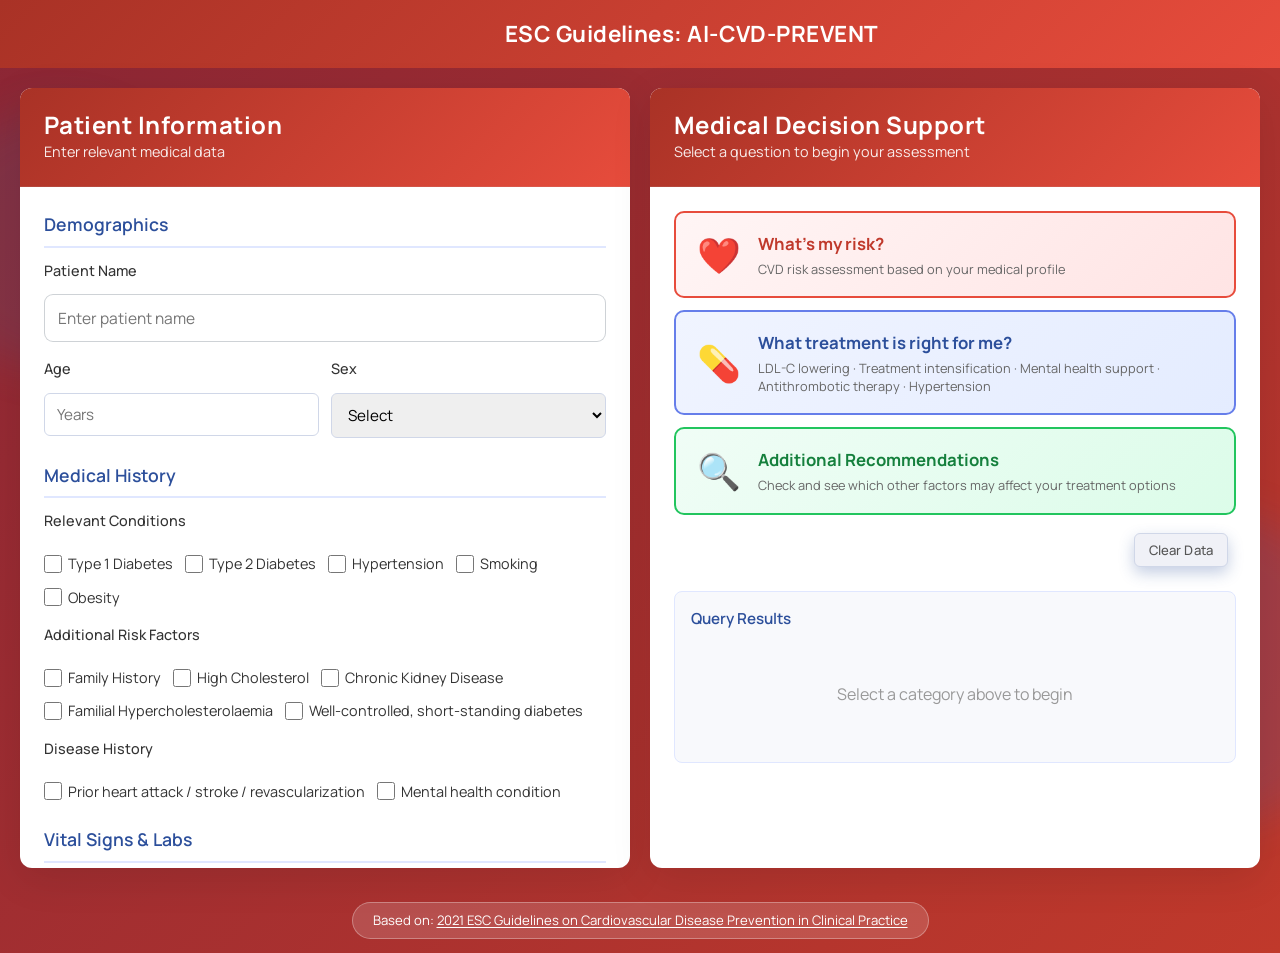
==== commit 795d73d0: "Clinical page: hide boilerplate, relabel, fix Risk Level links - Hide Cognica's "The opposite conclu" ====
--- a/Backend/src/main/resources/static/clinical-query.html
+++ b/Backend/src/main/resources/static/clinical-query.html
@@ -270,6 +270,7 @@
             border-radius: 8px;
             border: 1px solid #e0e7ff;
             overflow-y: auto;
+            scroll-margin-top: 12px;
         }
 
         /* Category cards */
@@ -1131,11 +1132,16 @@
         catTreatmentBtnEl.addEventListener('click', () => runCategory('treatment', catTreatmentBtnEl));
         catUniqueBtnEl.addEventListener('click',    () => runCategory('unique',    catUniqueBtnEl));
 
+        function scrollToResults() {
+            resultsTitleEl.closest('.results-container').scrollIntoView({ behavior: 'smooth', block: 'start' });
+        }
+
         async function runCategory(category, buttonEl) {
             const matching = allRequests.filter(r => getDpCategory(r.name) === category);
 
             const meta = CATEGORY_META[category];
             resultsTitleEl.textContent = meta.icon + ' ' + meta.label;
+            scrollToResults();
 
             if (matching.length === 0) {
                 resultsContainerEl.innerHTML = `
@@ -1418,7 +1424,7 @@
                         <div class="multi-result-list">
                             <span class="multi-result-pill">${escapeHtml(it.label)}</span>
                         </div>
-                        ${it.explanation ? `<div class="result-explanation">${formatExplanation(it.explanation)}</div>` : ''}`
+                        ${scrubExplanation(it.explanation) ? `<div class="result-explanation">${formatExplanation(it.explanation)}</div>` : ''}`
                     ).join('')
                     : `<div class="multi-result-none">No specific recommendations based on current patient data.</div>`
                       + buildTellUsMore(dp, data.evaluatedFacts || []);
@@ -1471,7 +1477,7 @@
             card.innerHTML = `
                 <div class="result-query">${escapeHtml(dp.name)}</div>
                 <div class="result-answer ${answerClass}"><strong>${escapeHtml(concl.label)}</strong></div>
-                ${explanation ? `<div class="result-explanation">${formatExplanation(explanation)}${concl.priorityNote ? ' ' + escapeHtml(concl.priorityNote) : ''}</div>` : ''}
+                ${scrubExplanation(explanation) ? `<div class="result-explanation">${formatExplanation(explanation)}${concl.priorityNote ? ' ' + escapeHtml(concl.priorityNote) : ''}</div>` : ''}
                 ${steps.length > 0 ? buildSolutionTrace(steps) : ''}
                 ${tellMore}`;
 
@@ -1493,7 +1499,7 @@
             // ── CVD Risk Estimation Method ───────────────────────────────────
             'use_score2':                  'Use SCORE2',
             'use_score2_op':               'Use SCORE2-OP',
-            'no_risk_estimation_required': 'No Risk Estimation Required',
+            'no_risk_estimation_required': 'No Further Risk Estimation Required',
             // ── Dyslipidaemias in diabetes mellitus ──────────────────────────
             'ldl_reduction_gte_50_percent_and_ldl_goal_gt_1_4_mmol_l': 'LDL ≥50% reduction + target <1.4 mmol/L',
             'ldl_reduction_gte_50_percent_and_ldl_goal_gt_1_8_mmol_l': 'LDL ≥50% reduction + target <1.8 mmol/L',
@@ -1665,7 +1671,7 @@
             const questions = display.map(f => {
                 const linked = findLinkedDp(f.fact, dp.name);
                 const linkedBtn = linked
-                    ? `<button class="fact-btn fact-btn-link" data-linked-dp-id="${linked.dp.id}" data-query-fact="${escapeHtml(f.fact)}">${linked.label} ↗</button>`
+                    ? `<button class="fact-btn fact-btn-link" data-linked-dp-id="${linked.dp.id}" data-query-fact="${escapeHtml(linked.query || f.fact)}">${linked.label} ↗</button>`
                     : '';
                 return `
                     <div class="tell-more-question" data-fact="${escapeHtml(f.fact)}">
@@ -1905,8 +1911,9 @@
             // Risk Level DP
             'very_high_risk':         { dpName: 'risk level',                label: 'Check Risk Level' },
             'high_risk':              { dpName: 'risk level',                label: 'Check Risk Level' },
-            'very_high_cvd_risk':     { dpName: 'risk level',                label: 'Check Risk Level' },
-            'high_cvd_risk':          { dpName: 'risk level',                label: 'Check Risk Level' },
+            // query = the linked DP's own option name, when it differs from the fact name
+            'very_high_cvd_risk':     { dpName: 'risk level',                label: 'Check Risk Level', query: 'very_high_risk' },
+            'high_cvd_risk':          { dpName: 'risk level',                label: 'Check Risk Level', query: 'high_risk' },
             'low_cvd_risk':           { dpName: 'risk level',                label: 'Check Risk Level' },
             'low/med_cvd_risk':       { dpName: 'risk level',                label: 'Check Risk Level' },
         };
@@ -1926,7 +1933,7 @@
             const allowed = DP_LINK_WHITELIST[parentKey];
             if (allowed !== undefined && !allowed.includes(rule.dpName)) return null;
             const dp = allRequests.find(r => r.name.toLowerCase() === rule.dpName);
-            return dp ? { dp, label: rule.label } : null;
+            return dp ? { dp, label: rule.label, query: rule.query } : null;
         }
 
         // ── Explicit DP → fact → evaluator lookup table ──────────────────────
@@ -2797,7 +2804,14 @@
 
         // Escapes HTML then bolds anything that was in quotes (straight or curly, single or double).
         // Uses String.fromCharCode for quote chars to prevent edit-tool corruption.
+        // Drop Cognica boilerplate that confuses users; display-only, raw text is kept for parsing.
+        function scrubExplanation(text) {
+            if (!text) return '';
+            return text.replace(/\s*The opposite conclusion cannot be supported[^.]*\.?/gi, '').trim();
+        }
+
         function formatExplanation(text) {
+            text = scrubExplanation(text);
             if (!text) return '';
             const SQ  = String.fromCharCode(39);    // '  straight single
             const DQ  = String.fromCharCode(34);    // “  straight double
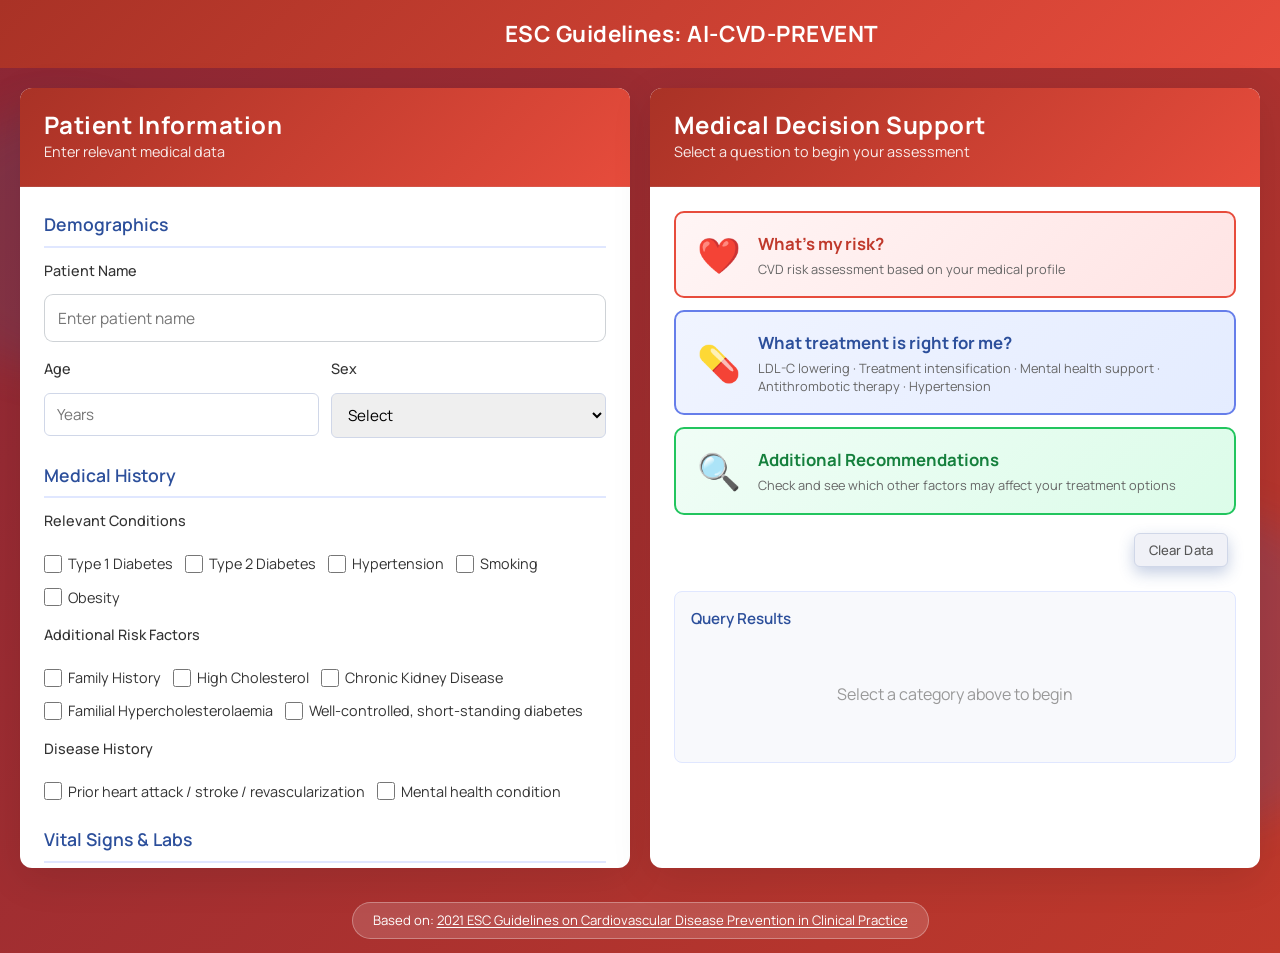
==== commit 12256270: "Fix Risk Level result caching for treatment DPs Cognica returns Yes/No/Maybe, but the cache was buil" ====
--- a/Backend/src/main/resources/static/clinical-query.html
+++ b/Backend/src/main/resources/static/clinical-query.html
@@ -1191,9 +1191,14 @@
                 const rlIdx = toRun.findIndex(dp => dp.name.toLowerCase().trim() === 'risk level');
                 if (rlIdx >= 0 && settled[rlIdx].status === 'fulfilled') {
                     const rlResult = settled[rlIdx].value;
-                    if (!rlResult.hasError && rlResult.cognicaPrediction) {
-                        cachedRiskFacts = riskPredToFacts(rlResult.cognicaPrediction);
+                    // Cognica returns Yes/No/Maybe, so cache by the risk level that got the Yes.
+                    // A Maybe is not cached: treatment DPs then keep the risk facts unknown and ask.
+                    if (!rlResult.hasError && rlResult.resolvedQuery) {
+                        cachedRiskFacts = riskPredToFacts(rlResult.resolvedQuery);
                         try { localStorage.setItem('cognica_risk_facts', JSON.stringify(cachedRiskFacts)); } catch {}
+                    } else {
+                        cachedRiskFacts = null;
+                        try { localStorage.removeItem('cognica_risk_facts'); } catch {}
                     }
                 }
             }
@@ -1388,7 +1393,7 @@
                 if (result.hasError) return result;
                 lastResult = result;
                 const pred = (result.cognicaPrediction || '').trim().toUpperCase();
-                if (pred.startsWith('YES'))   return result;
+                if (pred.startsWith('YES'))   return { ...result, resolvedQuery: query };
                 if (pred.startsWith('MAYBE') && !firstMaybe) firstMaybe = result;
             }
 
